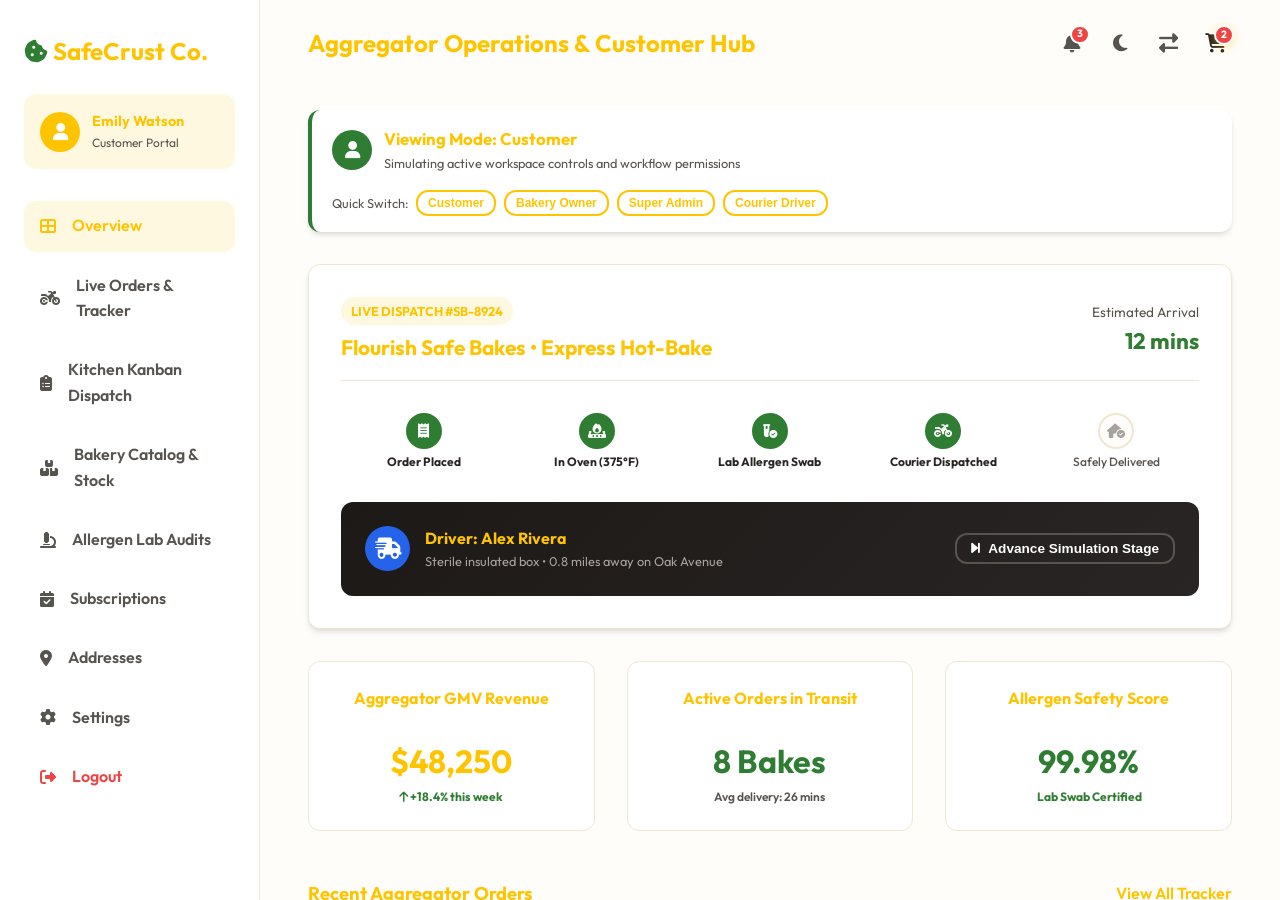
==== dashboard.html @ 1ae9473f "first commit" ====
<!DOCTYPE html>
<html lang="en" data-theme="light">

<head>
    <meta charset="UTF-8">
    <meta name="viewport" content="width=device-width, initial-scale=1.0">
    <title>Dashboard | SafeCrust Co.</title>
    <link rel="icon" type="image/png" href="img/favicon.png">
    <link rel="stylesheet" href="css/style.css">
    <link rel="stylesheet" href="https://cdnjs.cloudflare.com/ajax/libs/font-awesome/6.4.0/css/all.min.css">
    <link href="https://fonts.googleapis.com/css2?family=Outfit:wght@300;400;600;700&display=swap" rel="stylesheet">
    <style>
        body {
            display: flex;
            height: 100vh;
            overflow: hidden;
            background: var(--bg-main);
            padding-top: 0 !important;
        }

        /* Sidebar */
        .sidebar {
            width: 260px;
            background: var(--bg-card);
            border-right: 1px solid var(--border);
            display: flex;
            flex-direction: column;
            padding: 2rem 1.5rem;
        }

        .sidebar-logo {
            font-size: 1.5rem;
            font-weight: 700;
            color: var(--primary);
            text-decoration: none;
            margin-bottom: 1.5rem;
            display: flex;
            align-items: center;
            gap: 0.5rem;
        }

        .sidebar-logo i {
            color: var(--secondary);
        }

        [data-theme='dark'] .sidebar-logo {
            color: var(--text-main);
        }

        [data-theme='dark'] .sidebar-logo i {
            color: var(--secondary);
        }

        .sidebar-profile {
            display: flex;
            align-items: center;
            gap: 0.75rem;
            padding: 1rem;
            background: var(--accent);
            border-radius: var(--radius);
            margin-bottom: 2rem;
            transition: all 0.3s ease;
        }

        .profile-avatar {
            width: 40px;
            height: 40px;
            border-radius: 50%;
            background: var(--primary);
            color: white;
            display: flex;
            align-items: center;
            justify-content: center;
            font-size: 1.1rem;
        }

        .profile-info {
            display: flex;
            flex-direction: column;
            overflow: hidden;
        }

        .profile-name {
            font-weight: 700;
            color: var(--primary);
            font-size: 0.9rem;
            white-space: nowrap;
            overflow: hidden;
            text-overflow: ellipsis;
        }

        .profile-role {
            font-size: 0.75rem;
            color: var(--text-muted);
        }

        [data-theme='dark'] .sidebar-profile {
            background: #3F3F3F;
        }

        [data-theme='dark'] .profile-name {
            color: var(--text-main);
        }

        .sidebar-nav {
            list-style: none;
            flex: 1;
        }

        .sidebar-nav-item {
            margin-bottom: 0.5rem;
        }

        .sidebar-nav-link {
            display: flex;
            align-items: center;
            gap: 1rem;
            padding: 0.8rem 1rem;
            text-decoration: none;
            color: var(--text-muted);
            border-radius: var(--radius);
            font-weight: 600;
            transition: all 0.3s;
        }

        .sidebar-nav-link:hover,
        .sidebar-nav-link.active {
            background: var(--accent);
            color: var(--primary);
        }

        .logout-link {
            color: #ef4444;
            margin-top: auto;
        }

        /* Main Content */
        .main-content {
            flex: 1;
            overflow-y: auto;
            padding: 0 3rem 2rem;
        }

        /* Top Bar */
        .top-bar {
            position: sticky;
            top: 0;
            background: var(--bg-main);
            z-index: 1000;
            padding: 1.5rem 0 1rem;
            margin-bottom: 2rem;
            display: flex;
            flex-direction: column;
            transition: all 0.3s ease;
        }

        .top-bar-row {
            display: flex;
            justify-content: space-between;
            align-items: center;
            width: 100%;
            position: relative;
        }

        .top-bar-left {
            display: flex;
            align-items: center;
            gap: 1.5rem;
        }

        .top-bar-title {
            margin: 0;
            font-size: 1.5rem;
            font-weight: 700;
            color: var(--primary);
            text-align: left !important;
            width: auto;
        }

        [data-theme='dark'] .top-bar-title {
            color: var(--text-main);
        }

        [dir="rtl"] .top-bar-title {
            text-align: right !important;
        }

        .top-bar-actions {
            display: flex;
            align-items: center;
            gap: 1rem;
            margin-inline-start: auto;
        }

        [dir="rtl"] .top-bar-row {
            flex-direction: row; /* Default dir="rtl" handles the swap */
            justify-content: space-between;
        }

        [dir="rtl"] .top-bar-actions {
            margin-right: auto;
            margin-left: 0;
            margin-inline-start: 0;
        }

        [dir="rtl"] .top-bar-left {
            margin-right: 0;
            margin-left: auto;
            flex-direction: row-reverse;
        }

        [dir="rtl"] .order-id,
        [dir="rtl"] .order-total,
        [dir="rtl"] .value,
        [dir="rtl"] .price,
        [dir="rtl"] .data-table td:nth-child(1),
        [dir="rtl"] .data-table td:nth-child(4) {
            direction: ltr;
            display: inline-block;
        }

        .action-icon {
            font-size: 1.2rem;
            color: var(--text-muted);
            cursor: pointer;
            position: relative;
            transition: all 0.3s ease;
            display: flex;
            align-items: center;
            justify-content: center;
            width: 32px;
            height: 32px;
        }

        .action-icon:hover {
            color: var(--primary);
            transform: translateY(-2px);
        }

        .badge {
            position: absolute;
            top: -2px;
            right: -2px;
            background: #ef4444;
            color: white;
            font-size: 0.65rem;
            font-weight: 700;
            padding: 2px 5px;
            border-radius: 20px;
            line-height: 1;
            border: 2px solid var(--bg-card);
        }

        [dir="rtl"] .badge {
            right: auto;
            left: -2px;
        }

        /* Content Cards */
        .stats-grid {
            display: grid;
            grid-template-columns: repeat(3, 1fr);
            gap: 2rem;
            margin-bottom: 3rem;
        }

        .stat-card {
            background: var(--bg-card);
            padding: 2rem;
            border-radius: var(--radius);
            border: 1px solid var(--border);
            display: flex;
            flex-direction: column;
            align-items: center;
            gap: 0.5rem;
            text-align: center;
        }

        .stat-card h4 {
            text-align: center;
            color: var(--text-muted);
            margin: 0;
        }

        .stat-card .value {
            font-size: 2rem;
            font-weight: 700;
            color: var(--primary);
            text-align: center;
        }

        /* Tables & Lists */
        .section-title.has-action {
            display: flex;
            justify-content: space-between;
            align-items: center;
            gap: 1.5rem;
            margin-bottom: 1.5rem;
        }

        .section-title h3 {
            text-align: center;
            margin: 0;
        }

        .section-title.has-action h3 {
            text-align: start;
        }

        .view-all-link {
            color: var(--primary);
            text-decoration: none;
            font-weight: 600;
            transition: all 0.3s ease;
        }

        .view-all-link:hover {
            color: var(--primary-light);
            text-decoration: underline;
            transform: translateX(3px);
            opacity: 0.8;
        }

        .table-wrapper {
            overflow-x: auto;
            -webkit-overflow-scrolling: touch;
            border-radius: var(--radius);
        }

        .data-table {
            width: 100%;
            border-collapse: collapse;
            background: var(--bg-card);
            border-radius: var(--radius);
            overflow: hidden;
            border: 1px solid var(--border);
        }

        .data-table th,
        .data-table td {
            text-align: center;
            padding: 1.2rem 1.5rem;
            border-bottom: 1px solid var(--border);
            white-space: nowrap;
        }

        .data-table th {
            background: var(--bg-main);
            font-weight: 600;
            color: var(--text-muted);
        }

        /* Mobile order cards */
        .mobile-order-cards {
            display: none;
        }

        .mobile-order-card {
            background: var(--bg-card);
            border: 1px solid var(--border);
            border-radius: var(--radius);
            padding: 1.25rem 1.5rem;
            margin-bottom: 1rem;
            display: flex;
            flex-direction: column;
            align-items: center;
            text-align: center;
            gap: 0.5rem;
        }

        .mobile-order-card .order-id {
            font-weight: 700;
            color: var(--primary);
            font-size: 1rem;
        }

        .mobile-order-card .order-meta {
            font-size: 0.85rem;
            color: var(--text-muted);
        }

        .mobile-order-card .order-items {
            font-weight: 600;
            color: var(--text-main);
        }

        .mobile-order-card .order-total {
            font-weight: 700;
            font-size: 1.1rem;
            color: var(--primary);
        }

        .status-pill {
            padding: 0.3rem 0.8rem;
            border-radius: 20px;
            font-size: 0.8rem;
            font-weight: 600;
        }

        .status-delivered {
            background: #dcfce7;
            color: #166534;
        }

        .status-pending {
            background: #fef9c3;
            color: #854d0e;
        }

        .dashboard-sidebar-backdrop {
            display: none;
        }

        .dashboard-sidebar-toggle {
            display: none;
            align-items: center;
            justify-content: center;
            width: 45px;
            height: 45px;
            padding: 0;
            border: 1px solid var(--border);
            border-radius: 12px;
            background: var(--accent);
            color: var(--primary);
            cursor: pointer;
            flex-shrink: 0;
            transition: all 0.3s cubic-bezier(0.4, 0, 0.2, 1);
            font-size: 1.4rem;
            box-shadow: 0 4px 12px rgba(0, 0, 0, 0.05);
        }

        .dashboard-sidebar-toggle:hover {
            background: var(--primary);
            color: white;
            transform: translateY(-2px);
            box-shadow: 0 6px 15px rgba(124, 62, 45, 0.2);
        }

        .dashboard-sidebar-close {
            display: none;
            position: absolute;
            top: 1.25rem;
            inset-inline-end: 1rem;
            z-index: 2;
            align-items: center;
            justify-content: center;
            width: 40px;
            height: 40px;
            padding: 0;
            border: 1px solid var(--border);
            border-radius: var(--radius);
            background: var(--bg-main);
            color: var(--text-main);
            cursor: pointer;
        }

        .dashboard-sidebar-close:hover {
            background: var(--accent);
            color: var(--primary);
        }

        .sidebar {
            position: relative;
        }

        @media (max-width: 1024px) {
            .dashboard-sidebar-backdrop {
                display: block;
                position: fixed;
                inset: 0;
                z-index: 1001;
                background: rgba(0, 0, 0, 0.45);
                opacity: 0;
                visibility: hidden;
                transition: opacity 0.3s ease, visibility 0.3s ease;
            }

            .dashboard-sidebar-backdrop.is-active {
                opacity: 1;
                visibility: visible;
            }

            .dashboard-sidebar-toggle {
                display: inline-flex;
            }

            .dashboard-sidebar-close {
                display: inline-flex;
            }

            .sidebar {
                position: fixed;
                top: 0;
                bottom: 0;
                inset-inline-start: 0;
                width: min(280px, 88vw);
                max-width: 300px;
                height: 100vh;
                height: 100dvh;
                z-index: 1002;
                margin: 0;
                padding: 2rem 1.25rem;
                padding-top: 3.5rem;
                box-shadow: var(--shadow-lg);
                transform: translateX(-100%);
                transition: transform 0.3s ease;
                overflow-y: auto;
                text-align: center;
            }

            .sidebar-logo {
                justify-content: center !important;
                font-size: 1.75rem !important; /* Consistent with header logo */
            }

            [dir='rtl'] .sidebar {
                inset-inline-start: 0;
                inset-inline-end: auto;
                transform: translateX(100%);
            }

            .sidebar.is-open {
                transform: translateX(0);
            }

            body.dashboard-sidebar-open {
                overflow: hidden;
            }

            .main-content {
                padding: 0 1rem 1.25rem;
                width: 100%;
            }

            .top-bar {
                padding: 1rem 0 0.75rem;
                margin-bottom: 1rem;
            }

            .top-bar-left {
                width: 100% !important;
                justify-content: flex-start !important;
                position: relative !important;
                gap: 0 !important;
            }

            .dashboard-sidebar-toggle {
                position: absolute !important;
                inset-inline-start: 0 !important;
                top: 50% !important;
                transform: translateY(-50%) !important;
                display: inline-flex;
            }

            .top-bar-title {
                font-size: 1.1rem !important;
                margin: 0;
                text-align: left !important;
                padding-inline: 65px 105px; /* Prevent overlap with toggle and icons (start/end) */
                white-space: nowrap;
            }

            .top-bar-actions {
                display: flex !important;
                position: absolute !important;
                inset-inline-end: 0 !important;
                top: 50% !important;
                transform: translateY(-50%) !important;
            }

            .stats-grid {
                grid-template-columns: repeat(3, 1fr);
                gap: 0.75rem;
            }

            @media (max-width: 380px) {
                .main-content {
                    padding: 0 0.5rem 1.25rem;
                }
                .stats-grid {
                    grid-template-columns: 1fr;
                }
                .top-bar-left {
                    gap: 0.5rem;
                }
                .top-bar-title {
                    font-size: 0.95rem !important; 
                    padding-inline: 45px 95px;
                    white-space: nowrap;
                    line-height: 1.2;
                }
                .top-bar-actions {
                    gap: 6px;
                }
                .action-icon {
                    width: 26px;
                    height: 26px;
                    font-size: 0.95rem;
                }
                .dashboard-sidebar-toggle {
                    width: 36px;
                    height: 36px;
                    font-size: 1rem;
                    border-radius: 8px;
                }
            }

            @media (max-width: 320px) {
                .main-content {
                    padding: 0 0.35rem 1.25rem;
                }
                .top-bar-left {
                    gap: 0.35rem;
                }
                .top-bar-title {
                    font-size: 0.85rem !important;
                    padding-inline: 40px 95px;
                    white-space: nowrap;
                }
                .top-bar-actions {
                    gap: 4px;
                }
                .action-icon {
                    width: 24px;
                    height: 24px;
                    font-size: 0.85rem;
                }
                .dashboard-sidebar-toggle {
                    width: 32px;
                    height: 32px;
                    font-size: 0.9rem;
                }
            }

            .stats-grid .card-body {
                padding: 1rem 0.5rem;
            }

            .stats-grid .card-body h4 {
                font-size: 0.8rem;
            }

            .stats-grid .card-body .value {
                font-size: 1.5rem !important;
            }

            .data-table th,
            .data-table td {
                text-align: center !important;
            }

            /* Switch to horizontal scroll layout on mobile/tablet for activity & orders */
            .table-wrapper .data-table {
                display: none;
            }

            #overview .table-wrapper .data-table,
            #orders .table-wrapper .data-table {
                display: table;
            }

            #overview .mobile-order-cards,
            #orders .mobile-order-cards {
                display: none !important;
            }

            .mobile-order-cards {
                display: flex;
                overflow-x: auto;
                gap: 1rem;
                padding: 0.5rem 0.25rem 1.25rem;
                margin: 0 -0.25rem;
                -webkit-overflow-scrolling: touch;
                scrollbar-width: none;
            }

            .mobile-order-cards::-webkit-scrollbar {
                display: none;
            }

            .mobile-order-card {
                flex: 0 0 280px;
                margin-bottom: 0;
            }

            .section-title {
                margin-bottom: 1.5rem !important;
            }

            .address-card .btn-wrapper {
                display: flex !important;
                flex-direction: row !important;
                flex-wrap: nowrap !important;
                justify-content: center !important;
                align-items: center !important;
                gap: 1rem !important;
                width: 100% !important;
            }

            .address-card .btn-wrapper a {
                white-space: nowrap !important;
                flex-shrink: 0 !important;
            }

            .address-grid .address-card p,
            .address-grid .address-card h4 {
                text-align: center !important;
            }

            .address-grid .address-card {
                text-align: center !important;
            }

            .section-title.has-action {
                display: flex !important;
                justify-content: space-between !important;
                align-items: center !important;
                width: 100% !important;
                padding: 0 !important;
            }

            .section-title.has-action h3 {
                text-align: start !important;
                margin: 0 !important;
            }
        }

        @media (min-width: 1025px) {
            .top-bar-title {
                text-align: center;
            }
        }

        /* Address Section Polish */
        .address-grid {
            display: flex;
            justify-content: center;
            flex-wrap: wrap;
            gap: 1.5rem;
        }

        .address-card {
            width: 100%;
            max-width: 350px;
            min-height: 280px;
        }

        .address-card.is-default {
            border-color: var(--primary);
            box-shadow: 0 4px 12px rgba(124, 62, 45, 0.08);
        }

        .address-tag-container {
            height: 32px;
            display: flex;
            align-items: center;
            justify-content: center;
            margin-bottom: 0.5rem;
        }

        .tag {
            font-size: 0.75rem;
            padding: 0.2rem 0.6rem;
            border-radius: 12px;
            font-weight: 600;
        }

        .tag-gf {
            background: var(--accent);
            color: var(--primary);
        }

        /* Favorites Centering */
        #favorites .grid {
            display: flex;
            justify-content: center;
            flex-wrap: wrap;
            gap: 2rem;
        }

        #favorites .card {
            width: 100%;
            max-width: 340px;
        }

        /* Target 1024px and 768px specifically for centered alignments */
        @media screen and (min-width: 1024px) and (max-width: 1024px),
        screen and (min-width: 768px) and (max-width: 768px) {
            #favorites .grid {
                display: grid !important;
                grid-template-columns: repeat(2, 1fr) !important;
                justify-content: center !important;
                gap: 1.5rem !important;
                width: 100% !important;
                max-width: 800px !important;
                margin: 0 auto !important;
            }

            #favorites .card {
                max-width: 100% !important;
                width: 100% !important;
                margin: 0 !important;
            }

            /* Target specifically for orders and activity alignment */
            .mobile-order-cards {
                overflow-x: auto !important;
                justify-content: flex-start !important;
                margin: 0 !important;
                padding: 1.25rem 0.5rem !important;
                display: flex !important;
                flex-wrap: nowrap !important;
            }

            .mobile-order-card {
                flex: 0 0 280px !important;
                margin: 0 0.5rem !important;
                padding: 2.5rem 1.5rem !important;
                gap: 0.75rem !important;
            }
        }

        .address-card .btn-wrapper a {
            transition: all 0.3s ease;
            display: inline-flex;
            align-items: center;
            gap: 0.5rem;
        }

        .address-card .btn-wrapper a:hover {
            opacity: 0.8;
            transform: translateY(-2px);
        }

        .address-card .btn-wrapper a i {
            transition: transform 0.3s ease;
        }

        .address-card .btn-wrapper a:hover i {
            transform: scale(1.2);
        }

        /* Settings Section Gap all views */
        #settings .section-title {
            margin-bottom: 2rem !important;
            max-width: 600px;
            margin-inline: auto;
        }

        /* Settings Section Title Alignment for Mobile & Tablet */
        @media screen and (max-width: 1024px) {
            #settings .section-title {
                justify-content: flex-start !important;
            }
            #settings .section-title h3 {
                text-align: left !important;
            }
            [dir="rtl"] #settings .section-title {
                justify-content: flex-end !important;
            }
            [dir="rtl"] #settings .section-title h3 {
                text-align: right !important;
            }
        }

        /* Settings Section Alignments for 1024px and Desktop */
        @media screen and (min-width: 1024px) {
            #settings .form-group label {
                text-align: left !important;
            }
            #settings .form-group input {
                text-align: left !important;
            }
            [dir="rtl"] #settings .form-group label,
            [dir="rtl"] #settings .form-group input {
                text-align: right !important;
            }
        }
    </style>
</head>

<body class="dashboard-page">

    <div class="dashboard-sidebar-backdrop" id="dashboardSidebarBackdrop" aria-hidden="true"></div>

    <aside class="sidebar" id="dashboardSidebar" aria-label="Dashboard navigation">
        <button type="button" class="dashboard-sidebar-close" id="dashboardSidebarClose" title="Close menu"
            aria-label="Close menu">
            <i class="fas fa-times"></i>
        </button>
        <a href="index.html" class="sidebar-logo">
            <span><i class="fas fa-cookie-bite"></i> SafeCrust Co.</span>
        </a>

        <div class="sidebar-profile">
            <div class="profile-avatar">
                <i class="fas fa-user"></i>
            </div>
            <div class="profile-info">
                <span class="profile-name">Sarah Miller</span>
                <span class="profile-role">Premium Member</span>
            </div>
        </div>

        <ul class="sidebar-nav">
            <li class="sidebar-nav-item">
                <a href="#" class="sidebar-nav-link active" data-tab="overview">
                    <i class="fas fa-th-large"></i> <span>Overview</span>
                </a>
            </li>
            <li class="sidebar-nav-item">
                <a href="#" class="sidebar-nav-link" data-tab="orders">
                    <i class="fas fa-motorcycle"></i> <span>Live Orders & Tracker</span>
                </a>
            </li>
            <li class="sidebar-nav-item">
                <a href="#" class="sidebar-nav-link" data-tab="kanban">
                    <i class="fas fa-clipboard-list"></i> <span>Kitchen Kanban Dispatch</span>
                </a>
            </li>
            <li class="sidebar-nav-item">
                <a href="#" class="sidebar-nav-link" data-tab="catalog">
                    <i class="fas fa-boxes-stacked"></i> <span>Bakery Catalog & Stock</span>
                </a>
            </li>
            <li class="sidebar-nav-item">
                <a href="#" class="sidebar-nav-link" data-tab="audits">
                    <i class="fas fa-microscope"></i> <span>Allergen Lab Audits</span>
                </a>
            </li>
            <li class="sidebar-nav-item">
                <a href="#" class="sidebar-nav-link" data-tab="subscriptions">
                    <i class="fas fa-calendar-check"></i> <span>Subscriptions</span>
                </a>
            </li>
            <li class="sidebar-nav-item">
                <a href="#" class="sidebar-nav-link" data-tab="addresses">
                    <i class="fas fa-map-marker-alt"></i> <span>Addresses</span>
                </a>
            </li>
            <li class="sidebar-nav-item">
                <a href="#" class="sidebar-nav-link" data-tab="settings">
                    <i class="fas fa-cog"></i> <span>Settings</span>
                </a>
            </li>
            <li class="sidebar-nav-item" style="margin-top: auto;">
                <a href="index.html" class="sidebar-nav-link logout-link" title="Logout of your account">
                    <i class="fas fa-sign-out-alt"></i> <span>Logout</span>
                </a>
            </li>
        </ul>
    </aside>

    <main class="main-content">
        <header class="top-bar">
            <div class="top-bar-row">
                <div class="top-bar-left">
                    <button type="button" class="dashboard-sidebar-toggle" id="dashboardSidebarToggle" title="Open menu"
                        aria-label="Open menu" aria-expanded="false" aria-controls="dashboardSidebar">
                        <i class="fas fa-bars"></i>
                    </button>
                    <h1 class="top-bar-title">Aggregator Operations & Customer Hub</h1>
                </div>
                <div class="top-bar-actions">
                    <div class="action-icon" title="Live Dispatch Notifications">
                        <i class="fas fa-bell"></i>
                        <span class="badge">3</span>
                    </div>
                    <div id="theme-toggle" class="action-icon" role="button" tabindex="0" title="Toggle Theme">
                        <i class="fas fa-moon"></i>
                    </div>
                    <div id="rtl-toggle" class="action-icon" role="button" tabindex="0" title="Toggle RTL/LTR">
                        <i class="fas fa-right-left"></i>
                    </div>
                    <a href="cart.html" class="action-icon" title="View Cart" style="color:inherit; text-decoration:none;">
                        <i class="fas fa-shopping-cart"></i>
                        <span class="badge cart-badge">0</span>
                    </a>
                </div>
            </div>
        </header>

        <!-- Dynamic Role Context Banner -->
        <div id="role-context-banner"></div>

        <!-- Overview Section -->
        <section id="overview" class="dashboard-section active">
            <!-- Active Live Order Stepper & Tracker -->
            <div id="live-order-tracker-container"></div>

            <div class="stats-grid">
                <div class="card reveal">
                    <div class="card-body" style="text-align: center; align-items: center;">
                        <h4 style="text-align: center;">Aggregator GMV Revenue</h4>
                        <div class="value"
                            style="font-size: 2rem; font-weight: 700; color: var(--primary); text-align: center;">$48,250
                        </div>
                        <span style="font-size:0.75rem; color:#2e7d32; font-weight:700;"><i class="fas fa-arrow-up"></i> +18.4% this week</span>
                    </div>
                </div>
                <div class="card reveal">
                    <div class="card-body" style="text-align: center; align-items: center;">
                        <h4 style="text-align: center;">Active Orders in Transit</h4>
                        <div class="value"
                            style="font-size: 2rem; font-weight: 700; color: var(--secondary); text-align: center;">8 Bakes
                        </div>
                        <span style="font-size:0.75rem; color:var(--text-muted); font-weight:600;">Avg delivery: 26 mins</span>
                    </div>
                </div>
                <div class="card reveal">
                    <div class="card-body" style="text-align: center; align-items: center;">
                        <h4 style="text-align: center;">Allergen Safety Score</h4>
                        <div class="value"
                            style="font-size: 2rem; font-weight: 700; color: #2e7d32; text-align: center;">99.98%
                        </div>
                        <span style="font-size:0.75rem; color:#2e7d32; font-weight:700;"><i class="fas fa-shield-check"></i> Lab Swab Certified</span>
                    </div>
                </div>
            </div>

            <div style="margin-top: 2.5rem;">
                <div class="section-title has-action">
                    <h3>Recent Aggregator Orders</h3>
                    <a href="#" class="view-all-link" onclick="document.querySelector('[data-tab=\'orders\']').click()">View All Tracker</a>
                </div>
                <div class="table-wrapper">
                    <table class="data-table">
                        <thead>
                            <tr>
                                <th>Order ID</th>
                                <th>Timestamp</th>
                                <th>Bakery Partner</th>
                                <th>Items Ordered</th>
                                <th>Total</th>
                                <th>Status</th>
                            </tr>
                        </thead>
                        <tbody id="dashboard-orders-tbody">
                            <!-- Populated dynamically -->
                        </tbody>
                    </table>
                </div>

                <!-- Mobile card layout -->
                <div class="mobile-order-cards" id="dashboard-mobile-orders">
                    <!-- Populated dynamically -->
                </div>
            </div>
        </section>

        <!-- Orders Section -->
        <section id="orders" class="dashboard-section">
            <div class="section-title has-action">
                <h3>Live Order Pipeline & Dispatch Tracker</h3>
                <button type="button" class="btn btn-primary btn-sm" onclick="simulateAdvanceOrder()"><i class="fas fa-forward-step"></i> Simulate Stage Forward</button>
            </div>
            <div id="orders-page-tracker-anchor"></div>
            <div class="table-wrapper" style="margin-top:1.5rem;">
                <table class="data-table">
                    <thead>
                        <tr>
                            <th>Order ID</th>
                            <th>Date / Time</th>
                            <th>Bakery Kitchen</th>
                            <th>Items</th>
                            <th>Total</th>
                            <th>Live Status</th>
                        </tr>
                    </thead>
                    <tbody id="dashboard-full-orders-tbody">
                        <tr>
                            <td style="font-weight:700; color:var(--primary);">#SB-8924</td>
                            <td>11:02 AM</td>
                            <td>Flourish Safe Bakes</td>
                            <td>Triple Chocolate Decadence Cake, Artisan Sourdough</td>
                            <td style="font-weight:700;">$41.80</td>
                            <td><span class="status-pill status-pending">Out for Delivery (#402)</span></td>
                        </tr>
                        <tr>
                            <td style="font-weight:700; color:var(--primary);">#SB-8921</td>
                            <td>10:15 AM</td>
                            <td>Pure Bliss Patisserie</td>
                            <td>Lemon Drizzle Cloud Dream, SunButter Protein Bars</td>
                            <td style="font-weight:700;">$54.20</td>
                            <td><span class="status-pill status-delivered">Delivered (Safe Box)</span></td>
                        </tr>
                    </tbody>
                </table>
            </div>
        </section>

        <!-- Kanban Dispatch Section -->
        <section id="kanban" class="dashboard-section">
            <div class="section-title has-action">
                <h3>Kitchen & Driver Dispatch Kanban</h3>
                <span style="font-size:0.85rem; color:var(--text-muted);">Real-Time Bakery Floor Pipeline</span>
            </div>
            <p style="color:var(--text-muted); font-size:0.9rem;">Move orders across production stages from reception, oven baking, lab allergen testing, courier pickup to final delivery confirmation.</p>
            <div id="kanban-dispatcher-board">
                <!-- Dynamically injected -->
            </div>
        </section>

        <!-- Catalog Section -->
        <section id="catalog" class="dashboard-section">
            <div id="bakery-menu-inventory-container">
                <!-- Dynamically injected -->
            </div>
        </section>

        <!-- Audits Section -->
        <section id="audits" class="dashboard-section">
            <div id="allergen-audit-logs-container">
                <!-- Dynamically injected -->
            </div>
        </section>

        <!-- Subscriptions Section -->
        <section id="subscriptions" class="dashboard-section">
            <div class="section-title">
                <h3>Active Safe-Bake Subscriptions</h3>
            </div>
            <div class="sub-status-card"
                style="text-align: center; align-items: center; justify-content: center; flex-direction: column; background:var(--bg-card); padding:2rem; border-radius:var(--radius); border:1px solid var(--border);">
                <div class="sub-status-info" style="text-align: center;">
                    <span class="status-pill status-delivered" style="display:inline-block; margin-bottom:0.5rem;">Active Plan</span>
                    <h4 style="text-align: center; margin-bottom:0.25rem;">Weekly Artisan Celiac & Vegan Safe Box</h4>
                    <div class="plan-name" style="text-align: center; font-size:1.5rem; font-weight:700; color:var(--primary);">$34.99 / week</div>
                    <p style="text-align: center; color:var(--text-muted); margin-top:0.5rem;">Includes 1 Fresh GF Artisan Loaf, 4 Vegan Donuts, and 2 Gourmet Brownies. Next delivery: This Friday at 08:30 AM</p>
                </div>
                <div class="sub-status-actions" style="display: flex; gap:10px; justify-content: center; margin-top: 1.5rem;">
                    <a href="plans.html" class="btn btn-outline" style="white-space: nowrap;">Change Box Items</a>
                    <button type="button" class="btn btn-secondary" style="white-space: nowrap;" onclick="showToast('Subscription paused for next week', 'info')">Pause Subscription</button>
                </div>
            </div>
        </section>

        <!-- Addresses Section -->
        <section id="addresses" class="dashboard-section">
            <div class="section-title has-action address-section-head">
                <h3>Saved Delivery Addresses</h3>
                <div class="btn-wrapper" style="margin: 0;">
                    <button type="button" class="btn btn-primary btn-sm" onclick="showToast('New address saved!', 'success')"><i class="fas fa-plus"></i> Add New Address</button>
                </div>
            </div>
            <div class="address-grid" style="display:grid; grid-template-columns:repeat(auto-fit, minmax(280px, 1fr)); gap:1.5rem;">
                <div class="card reveal address-card is-default">
                    <div class="card-body" style="align-items: center; text-align: center;">
                        <div class="address-tag-container">
                            <span class="tag tag-gf" style="background:#e8f5e9; color:#2e7d32; padding:2px 8px; border-radius:12px; font-size:0.75rem; font-weight:700;">Default Home</span>
                        </div>
                        <h4 style="text-align: center; margin-bottom: 0.75rem;">Residence (Primary)</h4>
                        <p style="text-align: center;">742 Evergreen Terrace, Suite 4B<br>Springfield, OR 97477</p>
                        <div class="btn-wrapper" style="gap: 1rem; margin-top: auto; justify-content: center;">
                            <a href="#" style="color: var(--primary); text-decoration: none;"><i class="fas fa-edit"></i> Edit</a>
                            <a href="#" style="color: #ef4444; text-decoration: none;"><i class="fas fa-trash"></i> Delete</a>
                        </div>
                    </div>
                </div>
                <div class="card reveal address-card">
                    <div class="card-body" style="align-items: center; text-align: center;">
                        <div class="address-tag-container">
                            <span style="background:var(--accent); color:var(--primary); padding:2px 8px; border-radius:12px; font-size:0.75rem; font-weight:700;">Office Work</span>
                        </div>
                        <h4 style="text-align: center; margin-bottom: 0.75rem;">Tech Innovation Hub</h4>
                        <p style="text-align: center;">500 Silicon Boulevard, 4th Floor<br>Springfield, OR 97477</p>
                        <div class="btn-wrapper" style="gap: 1rem; margin-top: auto; justify-content: center;">
                            <a href="#" style="color: var(--primary); text-decoration: none;"><i class="fas fa-edit"></i> Edit</a>
                            <a href="#" style="color: #ef4444; text-decoration: none;"><i class="fas fa-trash"></i> Delete</a>
                        </div>
                    </div>
                </div>
            </div>
        </section>

        <!-- Settings Section -->
        <section id="settings" class="dashboard-section">
            <div class="section-title" style="justify-content: center;">
                <h3 style="text-align: center;">Profile & Allergen Passport Settings</h3>
            </div>
            <div class="settings-form" style="max-width: 650px; margin: 0 auto; background:var(--bg-card); padding:2rem; border-radius:var(--radius); border:1px solid var(--border);">
                <form onsubmit="event.preventDefault(); showToast('Profile and Allergen Passport updated!', 'success');">
                    <div class="settings-grid" style="display:grid; grid-template-columns:1fr 1fr; gap:1rem; margin-bottom:1rem;">
                        <div class="form-group" style="text-align: left;">
                            <label for="first_name" style="display: block; text-align: left; font-weight:600; margin-bottom:4px;">First Name</label>
                            <input type="text" id="first_name" value="Emily" style="width: 100%; padding: 0.8rem; border: 1px solid var(--border); border-radius: var(--radius); background: var(--bg-main); color: var(--text-main);">
                        </div>
                        <div class="form-group" style="text-align: left;">
                            <label for="last_name" style="display: block; text-align: left; font-weight:600; margin-bottom:4px;">Last Name</label>
                            <input type="text" id="last_name" value="Watson" style="width: 100%; padding: 0.8rem; border: 1px solid var(--border); border-radius: var(--radius); background: var(--bg-main); color: var(--text-main);">
                        </div>
                    </div>
                    <div class="form-group" style="margin-bottom: 1rem; text-align: left;">
                        <label for="profile_email" style="display: block; text-align: left; font-weight:600; margin-bottom:4px;">Email Address</label>
                        <input type="email" id="profile_email" value="emily.watson@example.com" style="width: 100%; padding: 0.8rem; border: 1px solid var(--border); border-radius: var(--radius); background: var(--bg-main); color: var(--text-main);">
                    </div>
                    <div class="form-group" style="margin-bottom: 1.5rem; text-align: left;">
                        <label style="display: block; text-align: left; font-weight:600; margin-bottom:6px;">Your Allergen Guard Profile (Filters Out Dangerous Bakes)</label>
                        <div style="display:flex; gap:8px; flex-wrap:wrap;">
                            <label style="background:var(--accent); padding:6px 12px; border-radius:20px; font-size:0.85rem; font-weight:600; cursor:pointer; display:flex; align-items:center; gap:6px;">
                                <input type="checkbox" checked> Gluten
                            </label>
                            <label style="background:var(--accent); padding:6px 12px; border-radius:20px; font-size:0.85rem; font-weight:600; cursor:pointer; display:flex; align-items:center; gap:6px;">
                                <input type="checkbox" checked> Peanuts & Tree Nuts
                            </label>
                            <label style="background:var(--accent); padding:6px 12px; border-radius:20px; font-size:0.85rem; font-weight:600; cursor:pointer; display:flex; align-items:center; gap:6px;">
                                <input type="checkbox" checked> Dairy / Lactose
                            </label>
                            <label style="background:var(--accent); padding:6px 12px; border-radius:20px; font-size:0.85rem; font-weight:600; cursor:pointer; display:flex; align-items:center; gap:6px;">
                                <input type="checkbox"> Eggs
                            </label>
                            <label style="background:var(--accent); padding:6px 12px; border-radius:20px; font-size:0.85rem; font-weight:600; cursor:pointer; display:flex; align-items:center; gap:6px;">
                                <input type="checkbox"> Soy
                            </label>
                        </div>
                    </div>
                    <hr style="margin: 1.5rem 0; border: none; border-top: 1px solid var(--border);">
                    <div class="btn-wrapper settings-actions" style="display: flex; gap: 0.75rem; justify-content: flex-end;">
                        <button type="submit" class="btn btn-primary">Save Settings</button>
                    </div>
                </form>
            </div>
        </section>
    </main>

    <script src="js/main.js"></script>
</body>

</html>
---- css/style.css ----
/* Design System */
:root {
    /* Colors - Light Mode */
    --primary: #FFC400;
    --primary-hover: #E5B000;
    --primary-dark: #FFC400;
    --primary-light: #FFD54F;
    --primary-text: #1C1917;
    --primary-heading: #FFC400;
    --secondary: #2E7D32;
    --accent: #FFF8E1;
    --bg-main: #FFFDF9;
    --bg-card: #FFFFFF;
    --text-main: #292524;
    --text-muted: #57534E;
    --border: #F0E6D2;
    --logo-color: #FFC400;
    --footer-bg: #14120E;
    --footer-text: #FDFBF7;
    --footer-h4: #FFC400;
    --footer-link: #FDFBF7;

    /* Dark Mode Defaults */
    --transition-speed: 0.3s;
    --radius: 12px;
    --shadow: 0 4px 6px -1px rgb(0 0 0 / 0.1), 0 2px 4px -2px rgb(0 0 0 / 0.1);
    --shadow-lg: 0 10px 15px -3px rgb(0 0 0 / 0.1), 0 4px 6px -4px rgb(0 0 0 / 0.1);
}

/* Dark Mode Tokens */
[data-theme='dark'] {
    --primary: #FFC400;
    --primary-hover: #FFD54F;
    --primary-dark: #FFC400;
    --primary-text: #1C1917;
    --primary-heading: #FFC400;
    --bg-main: #14120E;
    --bg-card: #201D17;
    --text-main: #FDFBF7;
    --text-muted: #B8B2A7;
    --border: #3D372B;
    --accent: #2C261A;
    --logo-color: #FFC400;
    --footer-bg: #14120E;
    --footer-text: #B8B2A7;
    --footer-h4: #FFC400;
    --footer-link: #FDFBF7;
}

/* Reset & Base */
* {
    margin: 0;
    padding: 0;
    box-sizing: border-box;
}

body {
    font-family: 'Outfit', -apple-system, BlinkMacSystemFont, "Segoe UI", Roboto, sans-serif;
    background-color: var(--bg-main);
    color: var(--text-main);
    line-height: 1.6;
    transition: background-color var(--transition-speed), color var(--transition-speed);
}

/* Typography */
h1 {
    text-align: center !important;
    width: 100%;
}

h1,
h2,
h3,
h4,
h5 {
    font-weight: 700;
    color: #FFC400 !important;
    text-align: center;
    margin-bottom: 1.5rem;
}

[data-theme='dark'] h1,
[data-theme='dark'] h2,
[data-theme='dark'] h3,
[data-theme='dark'] h4,
[data-theme='dark'] h5 {
    color: #FFC400 !important;
}

/* Layout Utilities */
.container {
    max-width: 1200px;
    margin: 0 auto;
    padding: 0 1.5rem;
}

.section {
    padding: 5rem 0;
}

.grid {
    display: grid;
    gap: 2rem;
}

/* Buttons */
.btn {
    display: inline-flex;
    align-items: center;
    justify-content: center;
    padding: 0.8rem 2rem;
    border-radius: var(--radius);
    font-weight: 700;
    cursor: pointer;
    transition: all var(--transition-speed);
    border: none;
    text-decoration: none;
    font-size: 1rem;
    gap: 0.5rem;
}

.btn-primary {
    background-color: var(--primary);
    color: var(--primary-text);
    font-weight: 700;
}

.btn-primary:hover {
    background-color: var(--primary-hover);
    color: var(--primary-text);
    transform: translateY(-2px);
    box-shadow: 0 6px 20px rgba(255, 196, 0, 0.4);
}

.btn-secondary {
    background-color: var(--secondary);
    color: white;
    font-weight: 700;
}

.btn-secondary:hover {
    filter: brightness(1.1);
    transform: translateY(-2px);
    box-shadow: var(--shadow-lg);
}

.btn-wrapper {
    display: flex;
    justify-content: center;
    width: 100%;
    margin: 1.5rem 0;
}

.btn-outline {
    background-color: transparent;
    border: 2px solid var(--primary-dark);
    color: var(--primary-dark);
    font-weight: 700;
    padding: 0.5rem 1.2rem;
}

[data-theme='dark'] .btn-outline {
    border-color: var(--primary);
    color: var(--primary);
}

.btn-outline:hover {
    background-color: var(--primary);
    color: var(--primary-text);
    border-color: var(--primary);
}

/* Hide hamburger toggler on desktop */
.navbar-toggler {
    display: none;
}

/* Cards */
.card {
    background-color: var(--bg-card);
    border: 1px solid var(--border);
    border-radius: var(--radius);
    padding: 0;
    transition: transform var(--transition-speed), box-shadow var(--transition-speed);
    overflow: hidden;
    display: flex;
    flex-direction: column;
    height: 100%;
}

.card:hover {
    transform: translateY(-5px);
    box-shadow: var(--shadow-lg);
}

.card img {
    width: 100%;
    aspect-ratio: 4/3;
    object-fit: cover;
    border-radius: var(--radius) var(--radius) 0 0;
    margin-bottom: 0;
}

.card-body {
    flex: 1;
    display: flex;
    flex-direction: column;
    align-items: center;
    text-align: center;
    padding: 1.5rem;
}

.card-tags {
    display: flex;
    flex-wrap: wrap;
    justify-content: center;
    gap: 0.5rem;
    margin-bottom: 1rem;
    min-height: 2.8rem;
    width: 100%;
    align-items: center;
}

.tag {
    font-size: 0.75rem;
    padding: 0.2rem 0.6rem;
    border-radius: 12px;
    font-weight: 600;
}

.tag-gf {
    background: #E3F2FD;
    color: #1976D2;
}

.tag-v {
    background: #E8F5E9;
    color: #2E7D32;
}

.tag-sf {
    background: #FFF3E0;
    color: #EF6C00;
}

.tag-nf {
    background: #FCE4EC;
    color: #C2185B;
}

.tag-df {
    background: #EDE7F6;
    color: #512DA8;
}

.card p {
    text-align: center;
    margin-bottom: 1rem;
}

.price,
.menu-price {
    font-size: 1.25rem;
    font-weight: 800;
    color: var(--primary-heading);
}

[data-theme='dark'] .price,
[data-theme='dark'] .menu-price {
    color: var(--primary);
}

.fa-star,
.gold-accent {
    color: var(--primary) !important;
}

.card-body .btn {
    margin-top: auto;
    align-self: center;
}

/* Header & Navigation */
.header {
    position: fixed;
    top: 0;
    width: 100%;
    background: var(--bg-card);
    -webkit-backdrop-filter: blur(10px);
    backdrop-filter: blur(10px);
    z-index: 1000;
    padding: 1rem 0;
    box-shadow: var(--shadow);
}

.nav-container {
    display: flex;
    justify-content: space-between;
    align-items: center;
}

.logo {
    font-size: 1.6rem;
    font-weight: 800;
    color: var(--primary) !important;
    text-decoration: none;
    display: flex;
    align-items: center;
    gap: 0.5rem;
    transition: color var(--transition-speed);
}

.logo i {
    color: var(--primary) !important;
}

.nav-links {
    display: flex;
    gap: 2rem;
    list-style: none;
}

.nav-links li {
    list-style: none !important;
    margin: 0 !important;
    padding: 0 !important;
}

.nav-links li::before,
.nav-links li::after {
    content: none !important;
    display: none !important;
}

@media (max-width: 1100px) {
    .nav-links {
        gap: 1.25rem;
    }

    .nav-actions {
        gap: 1.25rem;
    }
}

@media (max-width: 1024px) {
    .container {
        padding: 0 1rem !important;
    }

    .nav-links {
        gap: 0.85rem !important;
    }

    .nav-actions {
        gap: 1rem !important;
    }

    .logo {
        font-size: 1.75rem !important;
    }

    .btn-outline {
        padding: 0.4rem 0.8rem !important;
        font-size: 0.9rem !important;
    }
}

.nav-links a {
    text-decoration: none;
    color: var(--text-main);
    font-weight: 600;
    transition: all 0.3s ease;
    padding: 0.5rem 0;
    border-bottom: 2px solid transparent;
}

.nav-links a:hover,
.nav-links a.active,
.mobile-menu-nav a:hover,
.mobile-menu-nav a.active {
    color: var(--primary) !important;
    border-bottom-color: var(--primary) !important;
}

.nav-actions {
    display: flex;
    align-items: center;
    gap: 1.5rem;
    margin-left: auto;
}

.toggle-btn {
    background: none;
    border: none;
    color: var(--text-main);
    cursor: pointer;
    font-size: 1.2rem;
    padding: 0.5rem;
    display: flex;
    align-items: center;
    justify-content: center;
    transition: color 0.3s ease;
}

.toggle-btn:hover {
    color: var(--primary);
    transition: color 0.3s ease;
}

.cart-btn {
    position: relative;
    padding-right: 0.8rem !important;
}

.cart-badge {
    position: absolute;
    top: 2px;
    right: -2px;
    background: var(--primary);
    color: var(--primary-text);
    font-size: 0.75rem;
    font-weight: 800;
    min-width: 20px;
    height: 20px;
    border-radius: 50%;
    display: flex;
    align-items: center;
    justify-content: center;
    border: 2px solid var(--bg-card);
    box-shadow: 0 2px 8px rgba(255, 196, 0, 0.4);
    transition: transform 0.3s cubic-bezier(0.175, 0.885, 0.32, 1.275);
}

.cart-btn:hover .cart-badge {
    transform: scale(1.2);
}

/* Responsive Rules */



@media (min-width: 1025px) {
    .grid-2 {
        grid-template-columns: repeat(2, 1fr);
    }

    .grid-3 {
        grid-template-columns: repeat(3, 1fr);
    }

    .grid-4 {
        grid-template-columns: repeat(4, 1fr);
    }
}

/* RTL Support */
[dir="rtl"] {
    text-align: right;
}

[dir="rtl"] .btn {
    flex-direction: row-reverse;
}

/* ===================================
   MOBILE & TABLET RESPONSIVE DESIGN
   =================================== */

/* Header - Mobile & Tablet */
@media (max-width: 1024px) {

    /* Hide desktop navigation and actions */
    .nav-links {
        display: none !important;
    }

    .nav-actions {
        display: none !important;
    }

    /* Show hamburger menu */
    .navbar-toggler {
        display: flex !important;
        align-items: center !important;
        justify-content: center !important;
        width: 45px !important;
        height: 45px !important;
        background: var(--accent) !important;
        border: 1px solid var(--border) !important;
        border-radius: 12px !important;
        color: var(--primary) !important;
        font-size: 1.4rem !important;
        cursor: pointer !important;
        transition: all 0.3s cubic-bezier(0.4, 0, 0.2, 1) !important;
        z-index: 1001 !important;
        padding: 0 !important;
        box-shadow: 0 4px 12px rgba(0, 0, 0, 0.05) !important;
    }

    .navbar-toggler:hover {
        background: var(--primary) !important;
        color: white !important;
        transform: translateY(-2px) !important;
        box-shadow: 0 6px 15px rgba(124, 62, 45, 0.2) !important;
    }

    .navbar-toggler:active {
        transform: scale(0.95) !important;
    }

    .navbar-toggler i {
        display: block !important;
        line-height: 1 !important;
    }

    /* Dark theme hamburger */
    [data-theme='dark'] .navbar-toggler {
        background: #2D2A28 !important;
        border-color: #44403C !important;
        color: #FFFFFF !important;
    }

    [data-theme='dark'] .navbar-toggler:hover {
        background: var(--primary) !important;
        color: white !important;
    }

    /* Dark theme hamburger */
    [data-theme='dark'] .navbar-toggler .navbar-toggler-icon::before,
    [data-theme='dark'] .navbar-toggler .navbar-toggler-icon::after,
    [data-theme='dark'] .navbar-toggler .navbar-toggler-icon span {
        background-color: rgba(255, 255, 255, 0.8) !important;
    }

    /* Mobile Navigation Container */
    .mobile-nav-container {
        display: flex !important;
        justify-content: flex-start !important;
        /* Brand Name in Top Left */
        align-items: center !important;
        padding: 0 16px !important;
        width: 100% !important;
        min-height: 60px !important;
        position: relative !important;
    }

    /* Logo - Mobile & Tablet */
    .logo {
        font-size: 1.75rem !important;
        /* Consistent Size */
        text-align: left !important;
        flex: none !important;
        margin: 0 !important;
        /* Left logo */
        display: flex !important;
        align-items: center !important;
        height: 100% !important;
        line-height: 1 !important;
    }

    /* Hamburger Menu - Mobile */
    .navbar-toggler {
        position: absolute !important;
        right: 16px !important;
        flex: none !important;
    }

    /* Header - Mobile */
    .header {
        padding: 1rem 0 !important;
        position: fixed !important;
        top: 0 !important;
        left: 0 !important;
        right: 0 !important;
        z-index: 1000 !important;
        background: var(--bg-card) !important;
        -webkit-backdrop-filter: blur(10px) !important;
        backdrop-filter: blur(10px) !important;
        box-shadow: 0 2px 10px rgba(0, 0, 0, 0.1) !important;
    }

    /* Body padding for fixed header */
    body {
        padding-top: 80px !important;
    }
}

/* ===================================
   HERO SECTION - MOBILE & TABLET
   =================================== */
@media (max-width: 1024px) {
    .hero {
        text-align: center !important;
        padding: 4rem 1rem 2rem !important;
        min-height: 100vh !important;
        display: flex !important;
        align-items: center !important;
        justify-content: center !important;
    }

    .hero h1 {
        font-size: 2rem !important;
        line-height: 1.2 !important;
        margin-bottom: 1.5rem !important;
        text-align: center !important;
        font-weight: 700 !important;
    }

    .hero p {
        font-size: 1rem !important;
        line-height: 1.6 !important;
        margin-bottom: 2rem !important;
        text-align: center !important;
        max-width: 100% !important;
        padding: 0 1rem !important;
    }

    .hero-buttons {
        display: flex !important;
        flex-direction: column !important;
        align-items: center !important;
        gap: 1rem !important;
        width: 100% !important;
        padding: 0 1rem !important;
    }

    .hero-buttons .btn {
        width: 100% !important;
        max-width: 250px !important;
        padding: 1rem 2rem !important;
        border-radius: 50px !important;
        font-weight: 600 !important;
        text-align: center !important;
        transition: all 0.3s ease !important;
    }

    .hero-buttons .btn:hover {
        transform: translateY(-2px) !important;
        box-shadow: 0 5px 15px rgba(0, 0, 0, 0.2) !important;
    }
}

/* ===================================
   SECTIONS - MOBILE & TABLET
   =================================== */
@media (max-width: 1024px) {

    /* Category Filter - Mobile & Tablet */
    .category-filter {
        display: flex !important;
        flex-direction: column !important;
        align-items: center !important;
        gap: 0.75rem !important;
        margin-bottom: 2rem !important;
    }

    .category-btn {
        width: 100% !important;
        max-width: 200px !important;
        padding: 0.75rem 1.5rem !important;
        text-align: center !important;
    }

    /* Stats Section - Mobile & Tablet */
    .stats-section {
        padding: 3rem 0 !important;
    }

    .stats-grid {
        display: flex !important;
        flex-direction: column !important;
        gap: 2rem !important;
        text-align: center !important;
    }

    .stat-item {
        padding: 1.5rem !important;
        background: transparent !important;
        border-radius: 0 !important;
        box-shadow: none !important;
        margin: 0 auto !important;
        max-width: 100% !important;
        width: 100% !important;
    }

    .stat-item h2 {
        font-size: 2.8rem !important;
        margin-bottom: 0.5rem !important;
        color: white !important;
        text-align: center !important;
    }

    .stat-item p {
        font-size: 1.1rem !important;
        opacity: 0.9 !important;
        margin: 0 !important;
        color: white !important;
        text-align: center !important;
    }

    /* General section styling */
    .container,
    .container-xxl {
        padding: 0 16px !important;
        max-width: 100% !important;
    }

    /* Convert multi-column to single column */
    .row {
        flex-direction: column !important;
        gap: 2rem !important;
    }

    .col-lg-4,
    .col-lg-6,
    .col-lg-8,
    .col-lg-3,
    .col-md-6 {
        width: 100% !important;
        max-width: 100% !important;
        flex: 0 0 100% !important;
    }

    /* Center align content */
    .section {
        padding: 3rem 0 !important;
        text-align: center !important;
    }

    .section h2 {
        font-size: 1.75rem !important;
        margin-bottom: 1.5rem !important;
        text-align: center !important;
    }

    .section p {
        text-align: center !important;
        margin-bottom: 2rem !important;
        padding: 0 1rem !important;
    }

    /* Cards and boxes */
    .card,
    .fact-item,
    .team-item,
    .product-item,
    .testimonial-item,
    .service-item,
    .counter-box {
        margin-bottom: 2rem !important;
        text-align: center !important;
        width: 100% !important;
    }

    /* Images */
    img {
        max-width: 100% !important;
        height: auto !important;
        margin: 0 auto 1rem auto !important;
        display: block !important;
    }

    /* Icons */
    .fa,
    .bi {
        display: block !important;
        margin: 0 auto 1rem auto !important;
        text-align: center !important;
    }

    /* Buttons in sections */
    .section .btn {
        display: block !important;
        margin: 0.75rem auto 0 auto !important;
        max-width: 250px !important;
        width: 100% !important;
        padding: 1rem 2rem !important;
        border-radius: 50px !important;
        text-align: center !important;
    }
}

/* ===================================
   TABLET SPECIFIC (768px - 1024px)
   =================================== */
@media (min-width: 768px) and (max-width: 1024px) {
    .hero h1 {
        font-size: 2.5rem !important;
    }

    .container,
    .container-xxl {
        padding: 0 24px !important;
    }

    /* Tablet Card Alignments: 4 cards (2x2), 6 cards (2x3) */
    .grid-3,
    .grid-4,
    .plans-grid,
    .steps-grid-modern,
    .promise-grid,
    .safety-grid,
    .popular-week-grid,
    .team-grid,
    .values-grid-premium,
    .stats-grid,
    .how-it-works-grid {
        display: grid !important;
        grid-template-columns: repeat(2, 1fr) !important;
        gap: 1.5rem !important;
    }

    .grid-3>*,
    .grid-4>*,
    .plans-grid>*,
    .steps-grid-modern>*,
    .promise-grid>*,
    .safety-grid>*,
    .popular-week-grid>*,
    .team-grid>*,
    .values-grid-premium>*,
    .stats-grid>*,
    .how-it-works-grid>* {
        width: 100% !important;
        flex: 0 0 auto !important;
    }

    /* Advanced Selection Filter Buttons - Tablet 4x1 Layout */
    .category-filter {
        display: grid !important;
        grid-template-columns: repeat(4, 1fr) !important;
        gap: 1rem !important;
        max-width: 900px !important;
        margin: 0 auto 3rem !important;
        padding: 0 1rem !important;
        flex-direction: row !important;
        /* override mobile column */
    }

    .category-filter .category-btn {
        width: 100% !important;
        max-width: none !important;
        margin: 0 !important;
        display: flex !important;
        align-items: center !important;
        justify-content: center !important;
        white-space: nowrap !important;
    }

    .category-filter .category-btn:last-child {
        grid-column: 1 / span 4 !important;
        justify-self: center !important;
        width: auto !important;
        min-width: 200px !important;
    }
}

/* 1024px VIEW ALONE - Center 3rd card in 3-card sections & handle specific filter centering */
@media only screen and (min-width: 1024px) and (max-width: 1024px) {

    .grid-3>*:nth-child(3):last-child,
    .grid-4>*:nth-child(3):last-child,
    .plans-grid>*:nth-child(3):last-child,
    .steps-grid-modern>*:nth-child(3):last-child,
    .promise-grid>*:nth-child(3):last-child,
    .safety-grid>*:nth-child(3):last-child,
    .popular-week-grid>*:nth-child(3):last-child,
    .team-grid>*:nth-child(3):last-child,
    .values-grid-premium>*:nth-child(3):last-child,
    .stats-grid>*:nth-child(3):last-child,
    .how-it-works-grid>*:nth-child(3):last-child {
        grid-column: 1 / span 2 !important;
        justify-self: center !important;
        width: calc(50% - 0.75rem) !important;
    }

    /* Centering logic for specific filters on Menu and Products pages */
    .menu-page .grid-3[data-active-filter="all"],
    .menu-page .grid-3[data-active-filter="nut-free"],
    .products-page .grid-3[data-active-filter="all"] {
        display: flex !important;
        flex-wrap: wrap !important;
        justify-content: center !important;
        gap: 1.5rem !important;
    }

    .menu-page .grid-3[data-active-filter="all"]>.card,
    .menu-page .grid-3[data-active-filter="nut-free"]>.card,
    .products-page .grid-3[data-active-filter="all"]>.card {
        width: calc(50% - 0.75rem) !important;
        flex: 0 0 auto !important;
        margin: 0 !important;
    }
}

/* ===================================
   MOBILE MENU STYLES
   =================================== */

/* Mobile Menu Overlay */
.mobile-menu-overlay {
    position: fixed;
    top: 0;
    left: -100%;
    width: 80%;
    max-width: 400px;
    height: 100vh;
    background: var(--bg-card);
    z-index: 1002;
    transition: left 0.3s ease;
    overflow-y: auto;
    box-shadow: 2px 0 10px rgba(0, 0, 0, 0.1);
}

.mobile-menu-overlay.active {
    left: 0;
}

.mobile-menu-header {
    display: flex;
    justify-content: space-between;
    align-items: center;
    padding: 1.5rem;
    border-bottom: 1px solid var(--border);
}

.mobile-menu-header h3 {
    margin: 0;
    color: var(--primary);
    font-size: 1.5rem;
}

.mobile-menu-close {
    background: none;
    border: none;
    font-size: 1.5rem;
    color: var(--text-main);
    cursor: pointer;
    padding: 0.5rem;
    transition: color 0.3s ease;
}

.mobile-menu-close:hover {
    color: var(--primary);
}

.mobile-menu-nav {
    list-style: none;
    padding: 0;
    margin: 0;
}

.mobile-menu-nav li {
    border-bottom: 1px solid var(--border);
}

.mobile-menu-nav a {
    display: block;
    padding: 1rem 1.5rem;
    color: var(--text-main);
    text-decoration: none;
    font-weight: 600;
    transition: background-color 0.3s ease, color 0.3s ease;
}

.mobile-menu-nav a:hover {
    background-color: var(--accent);
    color: var(--primary);
}

.mobile-menu-actions {
    padding: 1.5rem;
    display: flex;
    flex-direction: column;
    gap: 1rem;
}

.mobile-menu-actions .btn {
    width: 100%;
    justify-content: center;
}

/* Mobile Menu Backdrop */
.mobile-menu-backdrop {
    position: fixed;
    top: 0;
    left: 0;
    width: 100%;
    height: 100vh;
    background: rgba(0, 0, 0, 0.5);
    z-index: 1001;
    opacity: 0;
    visibility: hidden;
    transition: opacity 0.3s ease, visibility 0.3s ease;
}

.mobile-menu-backdrop.active {
    opacity: 1;
    visibility: visible;
}

/* Footer Section */
.footer {
    background: var(--footer-bg);
    color: var(--footer-text);
    padding: 2rem 0 2rem;
    transition: background-color var(--transition-speed), color var(--transition-speed);
}

.footer h4 {
    color: var(--footer-h4);
    text-align: left;
    margin-bottom: 1.5rem;
    font-size: 1.25rem;
}

.footer-grid {
    display: grid;
    grid-template-columns: 1.6fr 1fr 1fr 0.8fr;
    gap: 3rem;
    margin-bottom: 4rem;
    align-items: start;
}

@media (max-width: 1024px) {
    .footer-grid {
        grid-template-columns: 1fr;
        gap: 2rem;
    }
}

.footer-links {
    list-style: none;
    padding: 0;
}

.footer-links li {
    margin-bottom: 0.8rem;
}

.footer-links a {
    color: var(--footer-link);
    text-decoration: none;
    transition: color 0.3s ease;
}

.footer-links a:hover {
    color: var(--primary);
}

.footer-social {
    display: flex;
    gap: 1.2rem;
    margin-top: 1rem;
}

.footer-social a {
    color: var(--footer-link);
    font-size: 1.5rem;
    transition: transform 0.3s ease, color 0.3s ease;
}

.footer-social a:hover {
    transform: translateY(-3px);
    color: var(--primary);
}

.footer-bottom {
    text-align: center;
    border-top: 1px solid var(--border);
    padding-top: 2rem;
    color: var(--text-muted);
    font-size: 0.9rem;
}

/* Safety Assurance Section */
.safety-assurance {
    background: linear-gradient(135deg, var(--primary) 0%, #4a3428 100%);
    color: white;
    padding: 6rem 0;
    text-align: center;
    position: relative;
    overflow: hidden;
}

.safety-assurance::before {
    content: '';
    position: absolute;
    top: 0;
    left: 0;
    right: 0;
    bottom: 0;
    background: url('https://www.transparenttextures.com/patterns/cubes.png');
    opacity: 0.05;
}

.safety-assurance h2 {
    color: white;
    font-size: 2.5rem;
    margin-bottom: 3rem;
    position: relative;
}

.safety-grid {
    display: grid;
    grid-template-columns: repeat(auto-fit, minmax(280px, 1fr));
    gap: 2rem;
}

.safety-item {
    background: rgba(255, 255, 255, 0.1);
    padding: 2.5rem;
    border-radius: var(--radius);
    -webkit-backdrop-filter: blur(5px);
    backdrop-filter: blur(5px);
    border: 1px solid rgba(255, 255, 255, 0.1);
    transition: all 0.3s ease;
}

.safety-item:hover {
    transform: translateY(-10px);
    background: rgba(255, 255, 255, 0.15);
    border-color: var(--secondary);
}

.safety-icon {
    font-size: 2.5rem;
    color: var(--secondary);
    margin-bottom: 1.5rem;
}

.safety-item h4 {
    color: white;
    margin-bottom: 1rem;
    font-size: 1.3rem;
}

.safety-item p {
    color: rgba(255, 255, 255, 0.8);
    font-size: 0.95rem;
    line-height: 1.6;
}

/* ===================================
   SMALL MOBILE SPECIFIC (max-width: 767px)
   =================================== */
@media (max-width: 767.98px) {
    .hero h1 {
        font-size: 2rem !important;
        /* Match tablet size */
    }

    .logo {
        font-size: 1.75rem !important;
        /* Match tablet size */
    }

    .mobile-menu-overlay {
        width: 85%;
        max-width: 300px;
    }
}

.footer-logo {
    display: flex;
    align-items: center;
    gap: 0.8rem;
    font-size: 1.5rem;
    font-weight: 700;
    text-decoration: none;
    margin-bottom: 1.5rem;
    color: var(--logo-color);
    transition: color var(--transition-speed);
}

.footer-logo i {
    color: var(--secondary);
}

/* ===================================
   BRAND LOGO — HEADER & FOOTER CONSISTENCY
   =================================== */
.logo,
.footer-logo {
    color: var(--logo-color) !important;
}

.logo i,
.footer-logo i {
    color: var(--secondary) !important;
}

.footer-col-brand {
    background: transparent;
    padding: 0;
    border-radius: 0;
    margin-left: 0;
    box-shadow: none;
}

@media (max-width: 1024px) {
    .btn-wrapper {
        flex-direction: column !important;
        align-items: center !important;
        gap: 1.25rem !important;
    }

    .btn-wrapper .btn {
        width: 100% !important;
        max-width: 300px !important;
    }

    .footer-logo {
        justify-content: center !important;
    }

    .footer-col {
        display: flex !important;
        flex-direction: column !important;
        align-items: center !important;
        text-align: center !important;
    }

    .footer-col p {
        text-align: center !important;
    }

    .footer-col-brand p {
        text-align: center !important;
    }

    .footer h4 {
        text-align: center !important;
    }

    .footer-links {
        text-align: center !important;
    }

    .footer-social {
        justify-content: center !important;
    }
}

.footer-col-brand p {
    color: var(--footer-text);
    text-align: left;
    margin-top: 0;
}

.footer .footer-col:not(.footer-col-brand) p {
    color: var(--footer-text);
}

.footer .footer-col:not(.footer-col-brand) .footer-links a {
    color: var(--footer-link);
}

/* Maintain logo visibility in footer dark mode */

/* ===================================
   BACK TO TOP
   =================================== */
.back-to-top {
    position: fixed;
    bottom: 2rem;
    right: 2rem;
    z-index: 9991;
    width: 3.5rem;
    height: 3.5rem;
    border-radius: 50%;
    background: var(--primary);
    color: #fff !important;
    border: none;
    cursor: pointer;
    box-shadow: 0 4px 15px rgba(0, 0, 0, 0.2);
    display: flex;
    align-items: center;
    justify-content: center;
    opacity: 0;
    visibility: hidden;
    pointer-events: none;
    transition: all 0.3s cubic-bezier(0.4, 0, 0.2, 1);
    padding: 0;
    line-height: 1;
    text-decoration: none;
}

.back-to-top i {
    font-size: 1.25rem;
    margin: 0;
    padding: 0;
    display: flex;
    align-items: center;
    justify-content: center;
}

.back-to-top.visible {
    opacity: 1;
    visibility: visible;
    pointer-events: auto;
}

.back-to-top:hover {
    transform: translateY(-4px);
    box-shadow: 0 12px 24px -4px rgb(0 0 0 / 0.2);
}

.back-to-top:focus-visible {
    outline: 2px solid var(--secondary);
    outline-offset: 2px;
}

[dir='rtl'] .back-to-top {
    right: auto;
    left: 2rem;
}

/* ===================================
   NAV — LAYOUT, PREMIUM CTA, 1024 SPACING
   =================================== */
.btn-sm {
    padding: 0.45rem 1.1rem;
    font-size: 0.875rem;
}

.nav-container {
    gap: 0.75rem;
    align-items: center;
}

.nav-container>nav {
    flex: 1;
    display: flex;
    justify-content: center;
    min-width: 0;
}

.nav-links {
    align-items: center;
    flex-wrap: wrap;
    justify-content: center;
}

@media (min-width: 992px) {
    .nav-container {
        gap: 1rem;
    }
}

@media (min-width: 992px) and (max-width: 1199px) {
    .nav-container {
        gap: 1.25rem;
    }

    .nav-actions {
        gap: 1rem;
        flex-wrap: wrap;
        justify-content: flex-end;
    }

    .mobile-nav-container {
        margin-inline-end: 0.5rem;
    }
}

/* Mobile nav active state */
.mobile-menu-nav a.active {
    color: var(--primary);
    background: var(--accent);
    border-inline-start: 3px solid var(--primary);
}

[dir='rtl'] .mobile-menu-nav a.active {
    border-inline-start: none;
    border-inline-end: 3px solid var(--primary);
}

/* ===================================
   HERO & CTA BUTTON GAP
   =================================== */
.btn-wrapper {
    flex-wrap: wrap;
    gap: 1rem;
}

.hero .btn-wrapper,
.hero-content .btn-wrapper {
    gap: 1rem;
}

.hero-split .btn-wrapper {
    gap: 1rem;
}

/* ===================================
   HOW IT WORKS — CONTRAST & GRID
   =================================== */
.section-how-it-works {
    --step-fg: var(--text-main);
    --step-muted: var(--text-muted);
}

[data-theme='dark'] .section-how-it-works {
    --step-fg: #f5f5f4;
    --step-muted: #e7e5e4;
}

.section-how-it-works .step-card {
    background: var(--bg-card);
    border: 1px solid var(--border);
    color: var(--step-fg);
}

.section-how-it-works .step-card.step-card-visual {
    padding: 2rem;
}

.section-how-it-works .step-card h3 {
    color: var(--primary);
}

[data-theme='dark'] .section-how-it-works .step-card h3 {
    color: #fff;
}

.section-how-it-works .step-card p {
    color: var(--step-muted);
}

.steps-grid-modern {
    display: grid;
    grid-template-columns: repeat(auto-fit, minmax(280px, 1fr));
    gap: 2rem;
    text-align: center;
    justify-items: center;
}

.step-card-visual {
    max-width: 420px;
    width: 100%;
}

.step-card-icon-wrap {
    width: 100%;
    height: 160px;
    margin-bottom: 1rem;
    border-radius: var(--radius);
    overflow: hidden;
    display: flex;
    align-items: center;
    justify-content: center;
    background: var(--bg-main);
}

.step-card-icon-wrap img {
    width: 100%;
    height: 100%;
    object-fit: cover;
    margin: 0 !important;
}

.step-svg-icon {
    width: 80px;
    height: 80px;
    color: var(--primary);
}

[data-theme='dark'] .step-svg-icon {
    color: var(--secondary);
}

/* ===================================
   PURE INGREDIENTS / PRODUCT PREVIEW IMAGES
   =================================== */
.pure-ingredients-home .card-img-wrap {
    width: 100%;
    max-width: 100%;
    height: 220px;
    overflow: hidden;
    border-radius: calc(var(--radius) - 4px);
    margin-bottom: 1rem;
}

.pure-ingredients-home .card-img-wrap img {
    width: 100%;
    height: 100% !important;
    max-height: none !important;
    object-fit: cover !important;
    margin: 0 !important;
    aspect-ratio: auto;
}

/* ===================================
   TESTIMONIALS
   =================================== */
.grid-testimonials {
    display: grid;
    grid-template-columns: repeat(auto-fit, minmax(260px, 1fr));
    gap: 2rem;
    align-items: stretch;
}

@media (min-width: 1024px) {
    .grid-testimonials {
        grid-template-columns: repeat(3, 1fr);
    }
}

.testimonial-card {
    display: flex;
    flex-direction: column;
    height: 100%;
    text-align: left;
}

.testimonial-card .testimonial-quote {
    flex: 1;
    margin-bottom: 1rem;
}

.testimonial-card .testimonial-meta {
    margin-top: auto;
    display: flex;
    flex-direction: column;
    gap: 0.35rem;
    align-items: center;
}

.testimonial-stars {
    color: #f59e0b;
    font-size: 0.95rem;
    letter-spacing: 0.05em;
}

/* ===================================
   MENU — CARD PRICE ALIGNMENT
   =================================== */
.menu-card-body {
    display: flex;
    flex-direction: column;
    flex: 1;
    align-items: stretch !important;
    align-self: stretch;
    width: 100%;
    text-align: center;
}

.menu-card-body .menu-price {
    margin-top: auto;
    margin-bottom: 1rem;
    padding-top: 0.25rem;
}

.popular-week-grid .card-body {
    display: flex;
    flex-direction: column;
    flex: 1;
    min-height: 100%;
}

.popular-week-grid .price {
    margin-top: auto;
}

/* ===================================
   SAFETY GRID — TABLET ORPHAN CENTER
   =================================== */
@media (min-width: 768px) and (max-width: 1023px) {
    .safety-assurance .safety-grid {
        justify-content: center;
        grid-template-columns: repeat(2, minmax(260px, 1fr));
    }

    .safety-assurance .safety-grid .safety-item:last-child:nth-child(odd) {
        grid-column: 1 / -1;
        max-width: 480px;
        width: 100%;
        justify-self: center;
    }
}

/* ===================================
   CONTACT — MAP, FAQ, SOCIAL, SECTIONS
   =================================== */
.map-embed-wrap {
    width: 100%;
    height: 350px;
    border: 0;
    border-radius: var(--radius);
    overflow: hidden;
    box-shadow: var(--shadow);
}

.map-embed-wrap iframe {
    width: 100%;
    height: 100%;
    border: 0;
    display: block;
}

.contact-social-row a.social-link-contact {
    transition: color 0.2s ease, transform 0.2s ease;
}

.contact-social-row a.social-link-contact:hover {
    color: var(--primary) !important;
    transform: scale(1.2);
}

.follow-journey-grid {
    display: grid;
    grid-template-columns: repeat(auto-fit, minmax(140px, 1fr));
    gap: 0.75rem;
    margin-top: 2rem;
    max-width: 900px;
    margin-left: auto;
    margin-right: auto;
}

.follow-journey-grid img {
    width: 100%;
    height: 160px;
    object-fit: cover;
    border-radius: var(--radius);
    margin: 0 !important;
}

.section-faq-contact {
    padding-bottom: 3rem;
}

.faq-accordion {
    max-width: 800px;
    margin: 0 auto;
}

.faq-accordion-item {
    border: 1px solid var(--border);
    border-radius: var(--radius);
    margin-bottom: 0.75rem;
    overflow: hidden;
    background: var(--bg-card);
}

.faq-accordion-trigger {
    width: 100%;
    display: flex;
    align-items: center;
    justify-content: space-between;
    gap: 1rem;
    padding: 1.25rem 1.5rem;
    background: transparent;
    border: none;
    cursor: pointer;
    font-family: inherit;
    font-size: 1.1rem;
    font-weight: 600;
    text-align: left;
    color: var(--text-main);
    transition: all 0.3s ease;
}

.faq-accordion-trigger:hover {
    background: rgba(76, 175, 80, 0.05);
    color: var(--secondary);
}

.faq-accordion-item.is-open .faq-accordion-trigger {
    background: rgba(76, 175, 80, 0.08);
    color: var(--secondary);
}

.faq-accordion-trigger .faq-chevron {
    transition: transform 0.3s ease;
    color: var(--primary);
    flex-shrink: 0;
}

.faq-accordion-item.is-open .faq-accordion-trigger .faq-chevron {
    transform: rotate(180deg);
    color: var(--secondary);
}

.faq-accordion-panel {
    max-height: 0;
    overflow: hidden;
    transition: all 0.4s cubic-bezier(0.4, 0, 0.2, 1);
}

.faq-accordion-panel-inner {
    padding: 0 1.5rem 1.5rem;
    color: var(--text-muted);
    line-height: 1.6;
    font-size: 1rem;
}

[data-theme='dark'] .faq-accordion-item {
    background: #1c1c1a;
    border-color: rgba(255, 255, 255, 0.1);
}

[data-theme='dark'] .faq-accordion-trigger {
    color: #f5f5f4;
}

[data-theme='dark'] .faq-accordion-trigger:hover {
    background: rgba(76, 175, 80, 0.15);
    color: #81c784;
    /* Lighter green for dark mode contrast */
}

[data-theme='dark'] .faq-accordion-item.is-open .faq-accordion-trigger {
    background: rgba(76, 175, 80, 0.2);
    color: #81c784;
}

[data-theme='dark'] .faq-accordion-panel-inner {
    color: #d1d5db;
}

@media (max-width: 767px) {
    .section-faq-contact {
        margin-bottom: 3rem;
        padding-bottom: 3rem;
    }
}

@media (min-width: 768px) and (max-width: 991px) {

    .section-spacing-tablet-wholesale,
    .section-spacing-tablet-faq,
    .section-spacing-tablet-follow {
        margin-bottom: 4rem;
    }
}

/* ===================================
   ABOUT — MISSION/VISION, TIMELINE, TEAM
   =================================== */
.vision-mission .mission-card {
    background: var(--bg-card) !important;
}

[data-theme='dark'] .vision-mission .mission-card h3 {
    color: #fff;
}

[data-theme='dark'] .vision-mission .mission-card p {
    color: #e7e5e4;
}

.journey-timeline {
    position: relative;
    max-width: 880px;
    margin: 3rem auto 0;
    padding-inline-start: 0;
}

.journey-timeline::before {
    content: '';
    position: absolute;
    inset-inline-start: 1.5rem;
    top: 0;
    bottom: 0;
    width: 3px;
    background: linear-gradient(to bottom, var(--primary), var(--secondary));
    border-radius: 4px;
}

[dir='rtl'] .journey-timeline::before {
    inset-inline-start: auto;
    inset-inline-end: 1.5rem;
}

.timeline-milestone {
    position: relative;
    padding-inline-start: 4rem;
    padding-bottom: 2.5rem;
    opacity: 0;
    transform: translateY(16px);
    transition: opacity 0.55s ease, transform 0.55s ease;
}

.timeline-milestone.is-visible {
    opacity: 1;
    transform: translateY(0);
}

.timeline-milestone::before {
    content: '';
    position: absolute;
    inset-inline-start: 0.65rem;
    top: 0.35rem;
    width: 18px;
    height: 18px;
    background: var(--secondary);
    border: 3px solid var(--bg-card);
    border-radius: 50%;
    box-shadow: 0 0 0 2px var(--primary);
}

[dir='rtl'] .timeline-milestone::before {
    inset-inline-start: auto;
    inset-inline-end: 0.65rem;
}

.timeline-year {
    font-size: 2rem;
    font-weight: 800;
    color: var(--primary);
    line-height: 1.1;
    margin-bottom: 0.35rem;
}

[data-theme='dark'] .timeline-year {
    color: var(--secondary);
}

.timeline-title {
    font-weight: 700;
    font-size: 1.15rem;
    margin-bottom: 0.5rem;
    color: var(--text-main);
}

.timeline-desc {
    color: var(--text-muted);
    margin-bottom: 0.75rem;
    max-width: 52ch;
}

[data-theme='dark'] .timeline-desc {
    color: #e7e5e4;
}

.timeline-thumb {
    width: 150px;
    height: 100px;
    object-fit: cover;
    border-radius: var(--radius);
    margin-top: 0.5rem !important;
}

.team-grid .team-card {
    display: flex;
    flex-direction: column;
    align-items: center;
    text-align: center;
    height: 100%;
    padding: 0;
    background: var(--bg-card);
    border: 1px solid rgba(124, 62, 45, 0.1);
    border-radius: 24px;
    box-shadow: 0 4px 15px rgba(0, 0, 0, 0.03);
    transition: all 0.4s cubic-bezier(0.175, 0.885, 0.32, 1.275);
    overflow: hidden;
}

.team-grid .team-card:hover {
    transform: translateY(-12px);
    box-shadow: 0 20px 40px rgba(124, 62, 45, 0.12);
}

.team-grid .team-card .team-photo {
    width: 100%;
    height: 320px;
    object-fit: cover;
    display: block;
    margin: 0 !important;
    border: none;
    border-radius: 0;
    transition: transform 0.6s ease;
}

.team-grid .team-card:hover .team-photo {
    transform: scale(1.05);
}

.team-card-body {
    padding: 2rem 1.5rem;
    flex: 1;
    display: flex;
    flex-direction: column;
    width: 100%;
}

.team-grid .team-card h4 {
    margin-bottom: 0.5rem;
    font-size: 1.4rem;
}

.team-grid .team-card .role {
    color: var(--secondary);
    font-weight: 700;
    margin-bottom: 1.25rem;
    text-transform: uppercase;
    font-size: 0.85rem;
    letter-spacing: 1.5px;
}

.team-grid .team-card .bio {
    font-size: 1rem;
    line-height: 1.7;
    color: var(--text-muted);
    flex: 1;
}

/* ===================================
   AUTH PAGES (LOGIN / REGISTER)
   =================================== */
.auth-page {
    min-height: 100vh;
    display: flex;
    flex-direction: column;
}

.auth-main {
    flex: 1;
    display: flex;
    align-items: center;
    justify-content: center;
    padding: 6rem 1rem 3rem;
}

.remember-forgot-row {
    display: flex;
    justify-content: space-between;
    align-items: center;
    flex-wrap: wrap;
    gap: 0.75rem;
    margin-bottom: 2rem;
    font-size: 0.9rem;
}

.remember-forgot-row label {
    display: flex;
    align-items: center;
    gap: 0.5rem;
    cursor: pointer;
    margin: 0;
}

.auth-card .social-btn {
    transition: border-color 0.2s ease, transform 0.2s ease, background 0.2s ease;
}

.auth-card .social-btn:hover {
    border-color: var(--primary);
    transform: scale(1.15);
    background: var(--accent);
}

[data-theme='dark'] .auth-card .social-btn {
    background: var(--bg-main);
    color: var(--text-main);
}

.login-theme-corner {
    position: fixed;
    top: 1rem;
    right: 1rem;
    z-index: 1001;
}

[dir='rtl'] .login-theme-corner {
    right: auto;
    left: 1rem;
}

/* ===================================
   FOOTER — FOLLOW US MOBILE/TABLET
   =================================== */
.footer-follow-block {
    display: flex;
    flex-direction: column;
    align-items: center;
    text-align: center;
}

.footer-follow-block h4 {
    text-align: center;
    width: 100%;
}

.footer-follow-block .footer-social {
    display: flex;
    flex-direction: row;
    flex-wrap: wrap;
    justify-content: center;
    gap: 1rem;
    margin-top: 0.75rem;
}

@media (min-width: 992px) {
    .footer-follow-block {
        align-items: flex-start;
        text-align: left;
    }

    .footer-follow-block h4 {
        text-align: left;
    }

    .footer-follow-block .footer-social {
        justify-content: flex-start;
    }
}

/* ===================================
   DASHBOARD — MOBILE/TABLET POLISH
   =================================== */
.dashboard-page-title {
    font-size: clamp(1.25rem, 2vw, 1.75rem);
}

.dashboard-section>.section-title h3,
.dashboard-section .section-title h3 {
    font-size: max(1.1rem, 1.15rem);
    text-align: left;
}

.section-title {
    flex-wrap: wrap;
    gap: 1rem;
}

.address-grid .address-card {
    text-align: left;
    padding: 1.25rem 1.5rem;
    overflow: hidden;
}

.address-grid .address-card p,
.address-grid .address-card h4 {
    text-align: left;
}

.address-section-head {
    margin-bottom: 1.5rem;
}

@media (max-width: 767px) {
    .address-section-head {
        flex-direction: column;
        align-items: center !important;
        text-align: center;
    }

    .address-section-head .btn-wrapper {
        margin-top: 0;
        margin-bottom: 0;
    }

    .address-grid {
        align-items: center;
    }

    .address-grid .address-card {
        max-width: 420px;
        width: 100%;
        margin-left: auto;
        margin-right: auto;
    }

    .settings-form {
        overflow: hidden;
    }

    .settings-actions {
        flex-direction: column !important;
        width: 100%;
        gap: 0.75rem !important;
    }

    .settings-actions .btn {
        width: 100%;
        margin: 0 !important;
    }

    .sub-status-card {
        flex-direction: column;
        align-items: stretch;
        gap: 1rem;
    }

    .sub-status-actions .btn {
        width: 100%;
    }
}

@media (max-width: 1024px) {
    .dashboard-section>.section-title h3 {
        font-size: max(1.1rem, 1.2rem);
    }
}

.sub-status-card {
    overflow: hidden;
}

/* ===================================
   DASHBOARD EXPANSION
   =================================== */
.dashboard-section {
    display: none;
    animation: fadeIn 0.4s ease-out;
}

.dashboard-section.active {
    display: block;
}

/* Animations */
.reveal {
    opacity: 0;
    transform: translateY(30px);
    transition: all 0.6s cubic-bezier(0.4, 0, 0.2, 1);
}

.reveal.animate-in {
    opacity: 1;
    transform: translateY(0);
}

@keyframes fadeIn {
    from {
        opacity: 0;
        transform: translateY(10px);
    }

    to {
        opacity: 1;
        transform: translateY(0);
    }
}

/* Settings Form */
.settings-form {
    max-width: 600px;
    background: var(--bg-card);
    padding: 2rem;
    border-radius: var(--radius);
    border: 1px solid var(--border);
}

.settings-grid {
    display: grid;
    grid-template-columns: 1fr 1fr;
    gap: 1.5rem;
    margin-bottom: 2rem;
}

/* Address Cards */
.address-grid {
    display: grid;
    grid-template-columns: repeat(auto-fill, minmax(300px, 1fr));
    gap: 1.5rem;
}

.address-card {
    background: var(--bg-card);
    padding: 1.5rem;
    border-radius: var(--radius);
    border: 1px solid var(--border);
    position: relative;
    transition: all 0.3s ease;
}

.address-card:hover {
    border-color: var(--primary);
    transform: translateY(-3px);
}

.address-badge {
    position: absolute;
    top: 1rem;
    right: 1rem;
    background: var(--accent);
    color: var(--primary);
    font-size: 0.75rem;
    padding: 2px 8px;
    border-radius: 12px;
    font-weight: 700;
}

.address-actions {
    margin-top: 1.5rem;
    display: flex;
    gap: 1rem;
}

/* Subscription Box */
.sub-status-card {
    background: linear-gradient(135deg, var(--primary), #2c3e50);
    color: white;
    padding: 2.5rem;
    border-radius: var(--radius);
    display: flex;
    justify-content: space-between;
    align-items: center;
    margin-bottom: 2rem;
}

.sub-status-info h4 {
    color: rgba(255, 255, 255, 0.8);
    margin-bottom: 0.5rem;
}

.sub-status-info .plan-name {
    font-size: 2rem;
    font-weight: 700;
    margin-bottom: 0.5rem;
}

/* ===================================
   GLOBAL RESPONSIVE OVERRIDES (max-width: 991px)
   =================================== */
@media (max-width: 991px) {
    * {
        text-align: center !important;
    }

    .nav-links,
    .nav-actions,
    .mobile-nav-container {
        text-align: left !important;
        /* Keep nav alignment sane */
    }

    .nav-links *,
    .nav-actions * {
        text-align: left !important;
    }

    h1 {
        text-align: center !important;
    }

    .flex-row,
    .d-flex,
    .nav-container,
    .footer-grid,
    .grid {
        flex-direction: column !important;
        grid-template-columns: 1fr !important;
        align-items: center !important;
    }

    [class*="col-"] {
        width: 100% !important;
        max-width: 100% !important;
    }

    .btn-wrapper {
        justify-content: center !important;
    }

    /* Image Top, Text Below Rule */
    .img-text-row {
        display: flex !important;
        flex-direction: column !important;
    }

    .img-text-row .img-col {
        order: 1 !important;
        width: 100% !important;
    }

    .img-text-row .text-col {
        order: 2 !important;
        width: 100% !important;
    }

    .img-text-row img {
        width: 100% !important;
        max-width: 100% !important;
        height: auto !important;
        display: block !important;
        margin: 0 auto 1.5rem auto !important;
    }

    .faq-accordion,
    .faq-accordion *,
    .address-card,
    .address-card *,
    .settings-form,
    .settings-form *,
    .timeline-milestone,
    .timeline-milestone * {
        text-align: left !important;
    }

    .footer-follow-block,
    .footer-follow-block * {
        text-align: center !important;
    }

    .footer-logo {
        justify-content: center !important;
    }
}

/* ===================================
   TABLET GRID OPTIMIZATION (601px - 991px)
   Moved here to override global 1-column rules
   =================================== */
@media (min-width: 601px) and (max-width: 991px) {

    /* Force Grid Layout for consistency */
    .grid,
    .grid-3,
    .grid-4,
    .plans-grid,
    .how-it-works-grid,
    .team-grid,
    .safety-grid,
    .popular-week-grid,
    .promise-grid,
    .steps-grid-modern {
        display: grid !important;
        gap: 1.25rem !important;
    }

    /* Standard 2-column layout for all grids on tablet */
    .grid,
    .grid-3,
    .popular-week-grid,
    .grid-4,
    .plans-grid,
    .how-it-works-grid,
    .team-grid,
    .safety-grid,
    .promise-grid,
    .steps-grid-modern {
        grid-template-columns: repeat(2, 1fr) !important;
    }

    /* Logic for centering the third item if it sits alone on a row in a 2-column grid */
    .grid-3:has(> *:nth-last-child(3):first-child)>*:last-child,
    .popular-week-grid:has(> *:nth-last-child(3):first-child)>*:last-child,
    .plans-grid:has(> *:nth-last-child(3):first-child)>*:last-child,
    .how-it-works-grid:has(> *:nth-last-child(3):first-child)>*:last-child,
    .team-grid:has(> *:nth-last-child(3):first-child)>*:last-child,
    .safety-grid:has(> *:nth-last-child(3):first-child)>*:last-child,
    .promise-grid:has(> *:nth-last-child(3):first-child)>*:last-child,
    .steps-grid-modern:has(> *:nth-last-child(3):first-child)>*:last-child {
        grid-column: 1 / span 2 !important;
        justify-self: center !important;
        width: 100% !important;
        max-width: calc(50% - 0.65rem) !important;
    }

    /* 4 Cards: Clean 2x2 */
    .grid-4,
    .grid:has(> *:nth-last-child(4):first-child) {
        grid-template-columns: repeat(2, 1fr) !important;
    }

    /* 6 Cards: High-density 3-column row if space allows */
    .grid:has(> *:nth-last-child(6):first-child),
    .grid-3:has(> *:nth-last-child(6):first-child) {
        grid-template-columns: repeat(3, 1fr) !important;
    }

    /* Ensure 2-card grids stay as 2 columns on tablet */
    .grid-2,
    .grid:has(> *:nth-last-child(2):first-child) {
        grid-template-columns: repeat(2, 1fr) !important;
    }

    /* Center the odd last item in any grid on tablet */
    .grid>*:last-child:nth-child(odd),
    .grid-3>*:last-child:nth-child(odd),
    .popular-week-grid>*:last-child:nth-child(odd),
    .grid-4>*:last-child:nth-child(odd),
    .plans-grid>*:last-child:nth-child(odd),
    .how-it-works-grid>*:last-child:nth-child(odd),
    .team-grid>*:last-child:nth-child(odd),
    .safety-grid>*:last-child:nth-child(odd),
    .promise-grid>*:last-child:nth-child(odd),
    .stats-grid>*:last-child:nth-child(odd),
    .steps-grid-modern>*:last-child:nth-child(odd) {
        grid-column: 1 / span 2 !important;
        justify-self: center !important;
        width: 100% !important;
        max-width: calc(50% - 0.65rem) !important;
    }
}

/* ===================================
   SMARTPHONE OPTIMIZATION (max-width: 480px)
   Including 320px and all modern mobile viewports
   =================================== */
@media (max-width: 480px) {

    /* Global alignment reset for small screens */
    .container {
        padding: 0 12px !important;
        width: 100% !important;
        max-width: 100% !important;
    }

    .section {
        padding: 2.5rem 0 !important;
    }

    /* Typography scaling for 320px */
    h1 {
        font-size: 1.8rem !important;
        padding: 0 5px;
        line-height: 1.2 !important;
    }

    h2 {
        font-size: 1.5rem !important;
        margin-bottom: 1.25rem !important;
        line-height: 1.3 !important;
    }

    h3 {
        font-size: 1.25rem !important;
        line-height: 1.3 !important;
    }

    p {
        font-size: 0.95rem !important;
        line-height: 1.6 !important;
        padding: 0 5px !important;
    }

    /* Hero Section specific fixes */
    .hero {
        padding: 4rem 1rem !important;
        height: auto !important;
        min-height: 85vh !important;
    }

    .hero-content h1 {
        font-size: 2.2rem !important;
        margin-bottom: 1rem !important;
    }

    .hero-content p {
        font-size: 1.05rem !important;
        margin-bottom: 2rem !important;
        max-width: 100% !important;
    }

    /* Page Headers */
    .page-header {
        padding: 6rem 0 !important;
    }

    .page-header h1 {
        font-size: 2.2rem !important;
    }

    /* Grid layout enforcement - always 1 column on small mobile */
    .grid,
    .grid-2,
    .grid-3,
    .grid-4,
    .steps-grid-modern,
    .promise-grid,
    .safety-grid,
    .popular-week-grid,
    .team-grid,
    .how-it-works-grid,
    .footer-grid,
    .contact-section-grid,
    .address-grid {
        grid-template-columns: 1fr !important;
        display: grid !important;
        gap: 1.5rem !important;
    }

    /* Card & Item Fixes */
    .card,
    .promise-card,
    .step-card,
    .team-card,
    .stat-item,
    .address-card {
        width: 100% !important;
        max-width: 100% !important;
        margin-left: 0 !important;
        margin-right: 0 !important;
    }

    .card-body,
    .promise-content,
    .team-card-body {
        padding: 1.5rem 1rem !important;
    }

    .card img,
    .promise-img-wrap img,
    .step-card-icon-wrap img,
    .team-photo {
        height: 220px !important;
        object-fit: cover !important;
    }

    /* Buttons - ensure they are touch-friendly and perfectly aligned */
    .btn {
        width: 100% !important;
        max-width: 280px !important;
        margin: 0.5rem auto !important;
        display: flex !important;
        justify-content: center !important;
        padding: 0.9rem 1.2rem !important;
        font-size: 1rem !important;
    }

    .btn-wrapper {
        flex-direction: column !important;
        gap: 0.75rem !important;
        width: 100% !important;
        align-items: center !important;
    }

    /* Navbar & Header */
    .header {
        padding: 0.6rem 0 !important;
    }

    .mobile-nav-container {
        padding: 0 10px !important;
    }

    .logo {
        font-size: 1.75rem !important;
    }

    /* Contact & Form Elements */
    .contact-form {
        padding: 1.5rem 1rem !important;
    }

    .contact-details-box {
        padding: 2rem 1rem !important;
    }

    .map-embed-wrap {
        height: 350px !important;
    }

    /* FAQ / Accordions */
    .faq-accordion-trigger {
        padding: 1rem !important;
        font-size: 1rem !important;
        text-align: left !important;
    }

    .faq-accordion-panel-inner {
        padding: 0 1rem 1rem !important;
        font-size: 0.95rem !important;
    }

    /* Dashboard fixes */
    .sub-status-card {
        padding: 1.5rem 1rem !important;
    }

    .sub-status-info .plan-name {
        font-size: 1.5rem !important;
    }

    .settings-grid {
        grid-template-columns: 1fr !important;
        gap: 1rem !important;
    }

    /* Timeline Section (About Page) */
    .journey-timeline::before {
        left: 1.2rem !important;
    }

    .timeline-milestone {
        padding-left: 2.8rem !important;
        padding-bottom: 2rem !important;
    }

    .timeline-year {
        font-size: 1.6rem !important;
    }

    /* Footer Fixes */
    .footer {
        padding: 2rem 15px 2rem !important;
        text-align: center !important;
    }

    .footer-col {
        margin-bottom: 2.5rem !important;
        text-align: center !important;
    }

    .footer-col h4 {
        text-align: center !important;
    }

    .footer-links {
        text-align: center !important;
    }

    .footer-social {
        justify-content: center !important;
    }

    /* Back to top adjustment - optimized for 320px and all mobile */
    .back-to-top {
        bottom: 1rem !important;
        right: 1rem !important;
        width: 2.75rem !important;
        height: 2.75rem !important;
        z-index: 10000 !important;
        display: flex !important;
        align-items: center !important;
        justify-content: center !important;
    }

    .back-to-top i {
        font-size: 1rem !important;
        margin: 0 !important;
        padding: 0 !important;
        line-height: 1 !important;
    }

    [dir='rtl'] .back-to-top {
        right: auto !important;
        left: 1rem !important;
    }

    /* Global center alignment for sections that might have been left-aligned */
    .pure-ingredients-home,
    .section-how-it-works,
    .promise-section {
        text-align: center !important;
    }

    /* Ensure no horizontal scrolling */
    html,
    body {
        overflow-x: hidden !important;
        width: 100% !important;
    }
}

/* Contact Page Responsive Fixes */
@media (max-width: 1024px) {

    .contact-details-box,
    .contact-details-box *,
    .contact-info-row h4,
    .contact-info-row p {
        text-align: left !important;
    }

    .contact-info-row {
        display: flex !important;
        flex-direction: row !important;
        align-items: center !important;
        justify-content: flex-start !important;
        gap: 1.5rem !important;
        margin-bottom: 2rem !important;
        width: 100% !important;
    }

    .contact-info-row>div:first-child {
        width: 55px !important;
        min-width: 55px !important;
        height: 55px !important;
        display: flex !important;
        align-items: center !important;
        justify-content: center !important;
        flex-shrink: 0 !important;
        margin: 0 !important;
    }

    .contact-info-row>div:first-child i {
        display: flex !important;
        margin: 0 !important;
        text-align: center !important;
    }

    .contact-info-row>div:last-child {
        display: flex !important;
        flex-direction: column !important;
        align-items: flex-start !important;
        text-align: left !important;
        margin: 0 !important;
        flex: 1 !important;
    }

    .contact-info-row h4,
    .contact-info-row p {
        margin: 0 !important;
        width: auto !important;
        display: block !important;
        line-height: 1.4 !important;
    }
}

/* Specific 768px Center Alignment Fix */
@media (min-width: 600px) and (max-width: 991px) {
    .contact-details-box {
        display: flex !important;
        flex-direction: column !important;
        align-items: center !important;
        text-align: center !important;
    }

    .contact-info-row {
        justify-content: center !important;
        width: 100% !important;
    }

    .contact-info-row>div:last-child {
        align-items: flex-start !important;
        flex: 0 0 auto !important;
    }
}

/* Universal One-by-One Column Fix */
@media (max-width: 1024px) {

    .grid-3,
    .grid,
    .grid-2 {
        grid-template-columns: 1fr !important;
    }

    .contact-section-grid {
        grid-template-columns: 1fr !important;
        gap: 3rem !important;
    }
}

/* Final Alignment Fix for Staggered Icons - 768px */
@media (min-width: 768px) and (max-width: 991px) {
    .contact-details-box>div:nth-child(3) {
        width: max-content !important;
        min-width: 280px !important;
        margin: 0 auto !important;
        align-items: flex-start !important;
    }

    .contact-info-row {
        width: auto !important;
        justify-content: flex-start !important;
        align-items: center !important;
    }

    .contact-info-row>div:last-child {
        align-items: flex-start !important;
        text-align: left !important;
    }
}

/* ========================================================
   AGGREGATOR & CUSTOMIZER MODAL STYLES
   ======================================================== */
.customizer-modal-backdrop {
    position: fixed;
    top: 0;
    left: 0;
    width: 100vw;
    height: 100vh;
    background: rgba(0, 0, 0, 0.65);
    backdrop-filter: blur(4px);
    z-index: 10000;
    display: none;
    align-items: center;
    justify-content: center;
    padding: 1.5rem;
}

.customizer-modal-content {
    background: var(--bg-card);
    width: 100%;
    max-width: 540px;
    border-radius: var(--radius);
    box-shadow: 0 20px 40px rgba(0,0,0,0.3);
    border: 1px solid var(--border);
    display: flex;
    flex-direction: column;
    overflow: hidden;
    animation: modalPopIn 0.3s cubic-bezier(0.34, 1.56, 0.64, 1);
}

@keyframes modalPopIn {
    from {
        opacity: 0;
        transform: scale(0.92) translateY(20px);
    }
    to {
        opacity: 1;
        transform: scale(1) translateY(0);
    }
}

.customizer-modal-header {
    display: flex;
    justify-content: space-between;
    align-items: center;
    padding: 1.25rem 1.5rem;
    border-bottom: 1px solid var(--border);
    background: var(--bg-main);
}

.customizer-modal-body {
    padding: 1.5rem;
    max-height: 75vh;
    overflow-y: auto;
}

.customizer-modal-footer {
    display: flex;
    justify-content: flex-end;
    gap: 12px;
    padding: 1.25rem 1.5rem;
    border-top: 1px solid var(--border);
    background: var(--bg-main);
}

.customizer-input {
    width: 100%;
    padding: 0.75rem 1rem;
    border: 1px solid var(--border);
    border-radius: 8px;
    background: var(--bg-main);
    color: var(--text-main);
    font-family: inherit;
    font-size: 0.95rem;
    box-sizing: border-box;
}

.customizer-input:focus {
    outline: none;
    border-color: var(--primary);
    box-shadow: 0 0 0 3px rgba(124, 62, 45, 0.15);
}

.close-modal-btn {
    background: none;
    border: none;
    font-size: 1.25rem;
    color: var(--text-muted);
    cursor: pointer;
    padding: 4px;
    display: flex;
    align-items: center;
    justify-content: center;
    border-radius: 6px;
    transition: all 0.2s ease;
}

.close-modal-btn:hover {
    color: var(--primary);
    background: var(--accent);
}

.product-preview-row {
    display: flex;
    gap: 15px;
    align-items: center;
    padding: 10px;
    background: var(--bg-main);
    border-radius: 10px;
    border: 1px solid var(--border);
}

.pay-opt.active {
    background: var(--primary) !important;
    color: white !important;
    border-color: var(--primary) !important;
}

@keyframes pulse {
    0% { transform: scale(1); box-shadow: 0 0 0 0 rgba(37, 99, 235, 0.7); }
    70% { transform: scale(1.05); box-shadow: 0 0 0 10px rgba(37, 99, 235, 0); }
    100% { transform: scale(1); box-shadow: 0 0 0 0 rgba(37, 99, 235, 0); }
}

@keyframes popBadge {
    0% { transform: scale(1); }
    50% { transform: scale(1.3); }
    100% { transform: scale(1); }
}

.animate-pop {
    animation: popBadge 0.3s ease;
}
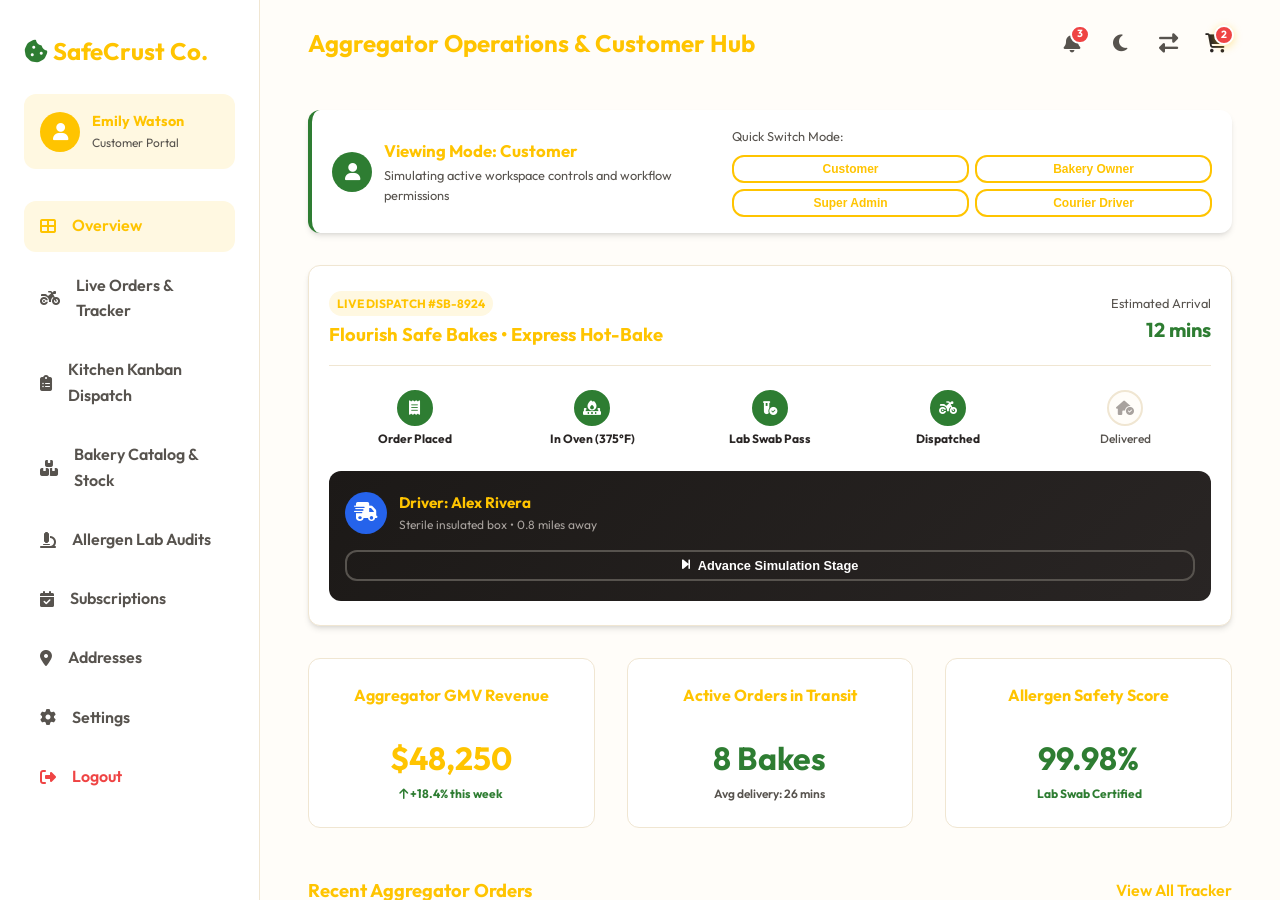
==== commit 579f754f: "s" ====
--- a/dashboard.html
+++ b/dashboard.html
@@ -530,6 +530,8 @@
             .main-content {
                 padding: 0 1rem 1.25rem;
                 width: 100%;
+                max-width: 100vw;
+                box-sizing: border-box;
             }
 
             .top-bar {
@@ -537,35 +539,63 @@
                 margin-bottom: 1rem;
             }
 
+            .top-bar-row {
+                display: flex !important;
+                align-items: center !important;
+                justify-content: space-between !important;
+                gap: 0.5rem !important;
+                width: 100% !important;
+                position: static !important;
+            }
+
             .top-bar-left {
-                width: 100% !important;
+                display: flex !important;
+                align-items: center !important;
+                gap: 0.6rem !important;
+                flex: 1 1 auto !important;
+                min-width: 0 !important;
+                position: static !important;
+                width: auto !important;
                 justify-content: flex-start !important;
-                position: relative !important;
-                gap: 0 !important;
             }
 
             .dashboard-sidebar-toggle {
-                position: absolute !important;
-                inset-inline-start: 0 !important;
-                top: 50% !important;
-                transform: translateY(-50%) !important;
-                display: inline-flex;
+                position: static !important;
+                transform: none !important;
+                display: inline-flex !important;
+                flex-shrink: 0 !important;
+                width: 40px !important;
+                height: 40px !important;
+                font-size: 1.15rem !important;
             }
 
             .top-bar-title {
-                font-size: 1.1rem !important;
-                margin: 0;
-                text-align: left !important;
-                padding-inline: 65px 105px; /* Prevent overlap with toggle and icons (start/end) */
-                white-space: nowrap;
+                font-size: 1.05rem !important;
+                margin: 0 !important;
+                text-align: start !important;
+                padding-inline: 0 !important;
+                white-space: nowrap !important;
+                overflow: hidden !important;
+                text-overflow: ellipsis !important;
+                flex: 1 1 auto !important;
+                min-width: 0 !important;
+                line-height: 1.2 !important;
             }
 
             .top-bar-actions {
                 display: flex !important;
-                position: absolute !important;
-                inset-inline-end: 0 !important;
-                top: 50% !important;
-                transform: translateY(-50%) !important;
+                align-items: center !important;
+                gap: 0.4rem !important;
+                flex-shrink: 0 !important;
+                position: static !important;
+                transform: none !important;
+                margin-inline-start: auto !important;
+            }
+
+            .action-icon {
+                width: 30px !important;
+                height: 30px !important;
+                font-size: 1rem !important;
             }
 
             .stats-grid {
@@ -573,62 +603,91 @@
                 gap: 0.75rem;
             }
 
-            @media (max-width: 380px) {
+            @media (max-width: 768px) {
+                .stats-grid {
+                    grid-template-columns: 1fr !important;
+                    gap: 0.75rem !important;
+                }
+            }
+
+            @media (max-width: 600px) {
+                .order-stepper {
+                    display: flex !important;
+                    overflow-x: auto !important;
+                    padding-bottom: 0.5rem !important;
+                    gap: 1rem !important;
+                    -webkit-overflow-scrolling: touch !important;
+                    justify-content: flex-start !important;
+                }
+                .order-stepper > div {
+                    flex: 0 0 85px !important;
+                    min-width: 85px !important;
+                }
+            }
+
+            @media (max-width: 480px) {
                 .main-content {
-                    padding: 0 0.5rem 1.25rem;
-                }
-                .stats-grid {
-                    grid-template-columns: 1fr;
-                }
-                .top-bar-left {
-                    gap: 0.5rem;
+                    padding: 0 0.65rem 1.25rem !important;
                 }
                 .top-bar-title {
                     font-size: 0.95rem !important; 
-                    padding-inline: 45px 95px;
-                    white-space: nowrap;
-                    line-height: 1.2;
                 }
                 .top-bar-actions {
-                    gap: 6px;
+                    gap: 4px !important;
                 }
                 .action-icon {
-                    width: 26px;
-                    height: 26px;
-                    font-size: 0.95rem;
+                    width: 28px !important;
+                    height: 28px !important;
+                    font-size: 0.9rem !important;
                 }
                 .dashboard-sidebar-toggle {
-                    width: 36px;
-                    height: 36px;
-                    font-size: 1rem;
-                    border-radius: 8px;
-                }
-            }
-
-            @media (max-width: 320px) {
+                    width: 36px !important;
+                    height: 36px !important;
+                    font-size: 1rem !important;
+                }
+                .settings-grid {
+                    grid-template-columns: 1fr !important;
+                    gap: 0.75rem !important;
+                }
+                .settings-form {
+                    padding: 1.25rem 0.85rem !important;
+                }
+                .sub-status-card {
+                    padding: 1.25rem 0.85rem !important;
+                }
+                .sub-status-actions {
+                    flex-direction: column !important;
+                    width: 100% !important;
+                }
+                .sub-status-actions .btn,
+                .sub-status-actions a {
+                    width: 100% !important;
+                    text-align: center !important;
+                }
+            }
+
+            @media (max-width: 360px) {
                 .main-content {
-                    padding: 0 0.35rem 1.25rem;
+                    padding: 0 0.4rem 1rem !important;
                 }
                 .top-bar-left {
-                    gap: 0.35rem;
+                    gap: 0.35rem !important;
                 }
                 .top-bar-title {
                     font-size: 0.85rem !important;
-                    padding-inline: 40px 95px;
-                    white-space: nowrap;
                 }
                 .top-bar-actions {
-                    gap: 4px;
+                    gap: 2px !important;
                 }
                 .action-icon {
-                    width: 24px;
-                    height: 24px;
-                    font-size: 0.85rem;
+                    width: 24px !important;
+                    height: 24px !important;
+                    font-size: 0.82rem !important;
                 }
                 .dashboard-sidebar-toggle {
-                    width: 32px;
-                    height: 32px;
-                    font-size: 0.9rem;
+                    width: 32px !important;
+                    height: 32px !important;
+                    font-size: 0.88rem !important;
                 }
             }
 
@@ -649,38 +708,23 @@
                 text-align: center !important;
             }
 
-            /* Switch to horizontal scroll layout on mobile/tablet for activity & orders */
+            /* Responsive tables with horizontal scroll across all dashboard tabs */
+            .table-wrapper {
+                width: 100% !important;
+                overflow-x: auto !important;
+                -webkit-overflow-scrolling: touch !important;
+                border-radius: var(--radius);
+                margin-bottom: 1rem;
+            }
+
             .table-wrapper .data-table {
-                display: none;
-            }
-
-            #overview .table-wrapper .data-table,
-            #orders .table-wrapper .data-table {
-                display: table;
-            }
-
-            #overview .mobile-order-cards,
-            #orders .mobile-order-cards {
+                display: table !important;
+                width: 100% !important;
+                min-width: 580px !important;
+            }
+
+            .mobile-order-cards {
                 display: none !important;
-            }
-
-            .mobile-order-cards {
-                display: flex;
-                overflow-x: auto;
-                gap: 1rem;
-                padding: 0.5rem 0.25rem 1.25rem;
-                margin: 0 -0.25rem;
-                -webkit-overflow-scrolling: touch;
-                scrollbar-width: none;
-            }
-
-            .mobile-order-cards::-webkit-scrollbar {
-                display: none;
-            }
-
-            .mobile-order-card {
-                flex: 0 0 280px;
-                margin-bottom: 0;
             }
 
             .section-title {
